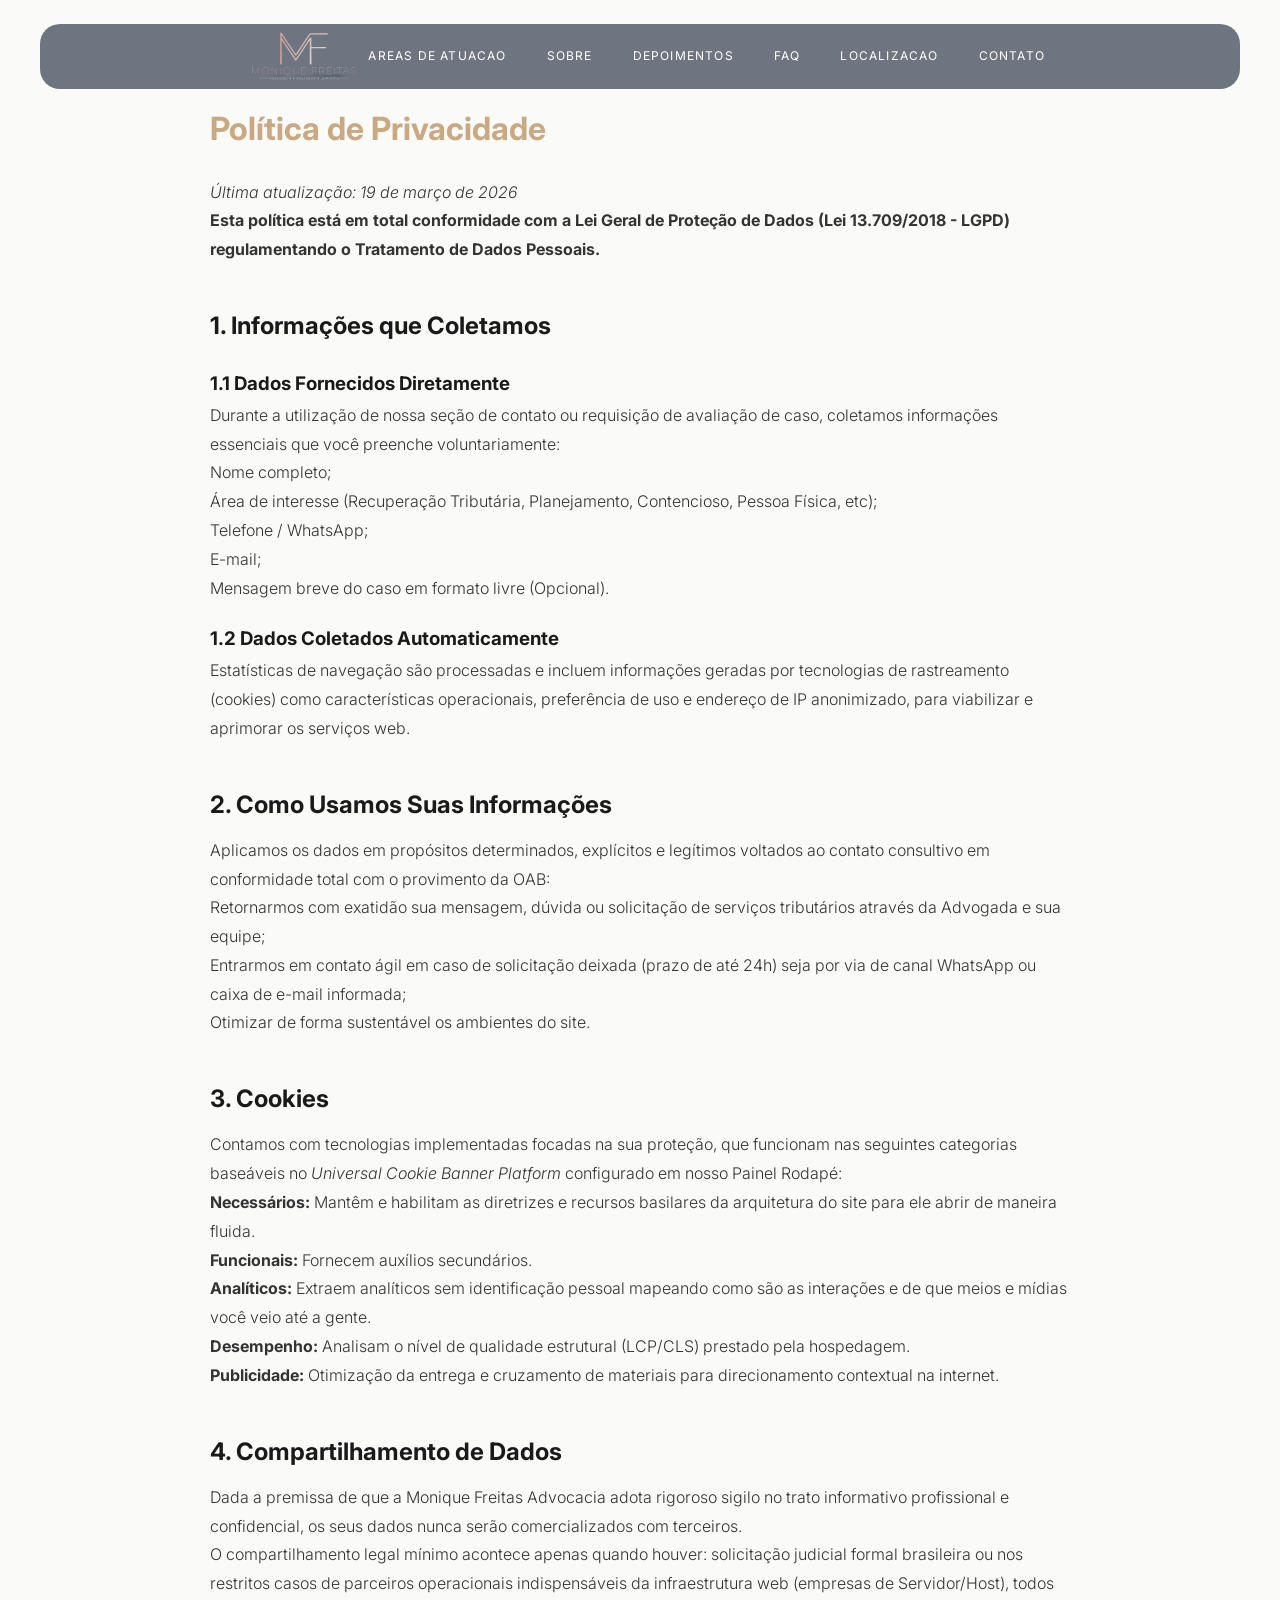
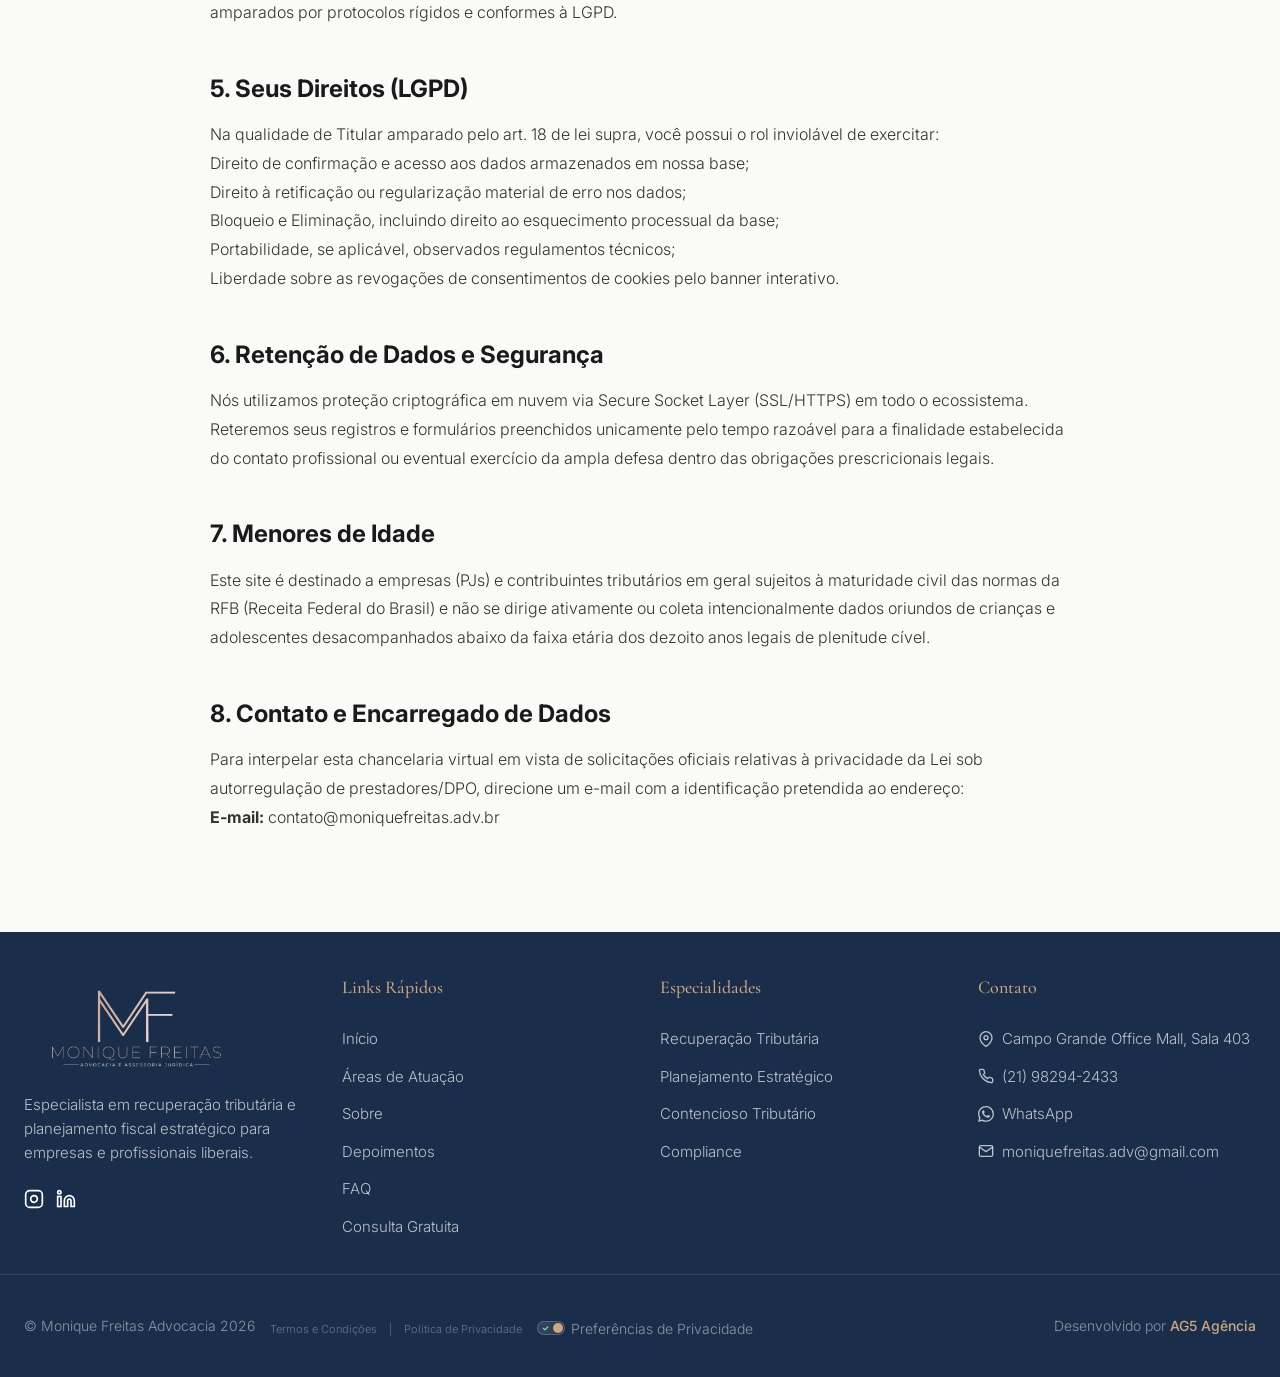
==== politica-de-privacidade.html @ 9657baa1 "Initial deploy" ====
<!DOCTYPE html>
<html lang="pt-BR">
<head>
    <meta charset="UTF-8">
    <meta name="viewport" content="width=device-width, initial-scale=1.0">
    <title>Política de Privacidade - Monique Freitas Advocacia</title>
    <meta name="description" content="Especialista em recuperação tributária e planejamento estratégico. Reduza impostos com segurança.">
    <meta name="keywords" content="advocacia tributaria, recuperacao tributaria, planejamento tributario, contencioso tributario, compliance fiscal, advogada tributarista Rio de Janeiro">
    <meta name="author" content="Monique Freitas Advocacia">
    <meta name="robots" content="index, follow">

    <!-- Open Graph / Social Media -->
    <meta property="og:type" content="website">
    <meta property="og:url" content="https://moniquefreitas.adv.br/">
    <meta property="og:title" content="Monique Freitas | Advocacia Tributária Especializada">
    <meta property="og:description" content="Especialista em recuperação e planejamento tributário estratégico no RJ. Reduza impostos com segurança.">
    <meta property="og:image" content="https://moniquefreitas.adv.br/imagens/og-image.webp">
    <meta property="og:locale" content="pt_BR">
    
    <!-- Schema.org / JSON-LD -->
    <script type="application/ld+json">
    {
      "@context": "https://schema.org",
      "@type": "LegalService",
      "name": "Monique Freitas Advocacia e Assessoria Jurídica",
      "description": "Especialista em recuperação tributária e planejamento fiscal estratégico para empresas e profissionais liberais.",
      "url": "https://moniquefreitas.adv.br/",
      "logo": "https://moniquefreitas.adv.br/imagens/logo-header.webp",
      "image": "https://moniquefreitas.adv.br/imagens/og-image.webp",
      "telephone": "+55-21-98294-2433",
      "email": "moniquefreitas.adv@gmail.com",
      "address": {
        "@type": "PostalAddress",
        "streetAddress": "Campo Grande Office Mall, Sala 403",
        "addressLocality": "Rio de Janeiro",
        "addressRegion": "RJ",
        "addressCountry": "BR"
      },
      "openingHours": "Mo,Tu,We,Th,Fr 09:00-18:00",
      "sameAs": [
        "https://www.instagram.com/moniquefreitas.advocacia/",
        "https://www.linkedin.com/in/moniqueafreitas"
      ]
    }
    </script>
    <link rel="icon" type="image/x-icon"
        href="imagens/favicon-advogada-tributarista-monique-freitas-rio-de-janeiro.ico">
    <link rel="preconnect" href="https://fonts.googleapis.com">
    <link rel="preconnect" href="https://fonts.gstatic.com" crossorigin>
    <link
        href="https://fonts.googleapis.com/css2?family=Cormorant+Garamond:ital,wght@0,300;0,400;0,500;0,600;1,300;1,400&family=Inter:wght@300;400;500&display=swap"
        rel="stylesheet">
    <link rel="stylesheet" href="style.css">
    <link rel="stylesheet" href="cookie-banner.css">
</head>
<body>
    <header class="navbar" id="navbar">
        <div class="nav-container">
            <a href="index.html#" class="logo">
                <img src="imagens/logo-header.webp"
                    alt="Monique Freitas Advocacia" class="logo-img"
                    style="transform: scale(2.0); transform-origin: left center; width: auto; height: 50px;">
            </a>
            <nav class="nav-links" id="navLinks">
                <a href="index.html#servicos">Areas de Atuacao</a>
                <a href="index.html#sobre">Sobre</a>
                <a href="index.html#depoimentos">Depoimentos</a>
                <a href="index.html#faq">FAQ</a>
                <a href="index.html#localizacao">Localizacao</a>
                <a href="index.html#contato">Contato</a>
            </nav>
            <button class="nav-toggle" id="navToggle" aria-label="Abrir menu">
                <span></span>
                <span></span>
                <span></span>
            </button>
        </div>
    </header>
    
    <main style="max-width: 900px; margin: 80px auto; padding: 20px; font-family: 'Inter', sans-serif; line-height: 1.8; color: var(--text-color, #333);">
        <h1 style="color: var(--rose-gold, #C9A882); margin-bottom: 20px;">Política de Privacidade</h1>
        <p><em>Última atualização: 19 de março de 2026</em></p>
        <p><strong>Esta política está em total conformidade com a Lei Geral de Proteção de Dados (Lei 13.709/2018 - LGPD) regulamentando o Tratamento de Dados Pessoais.</strong></p>
        
        <section style="margin-top: 40px;">
            <h2 style="color: var(--primary-color, #1a1a1a); margin-bottom: 10px;">1. Informações que Coletamos</h2>
            <h3 style="margin-top: 20px; color: var(--primary-color, #1a1a1a);">1.1 Dados Fornecidos Diretamente</h3>
            <p>Durante a utilização de nossa seção de contato ou requisição de avaliação de caso, coletamos informações essenciais que você preenche voluntariamente:</p>
            <ul>
                <li>Nome completo;</li>
                <li>Área de interesse (Recuperação Tributária, Planejamento, Contencioso, Pessoa Física, etc);</li>
                <li>Telefone / WhatsApp;</li>
                <li>E-mail;</li>
                <li>Mensagem breve do caso em formato livre (Opcional).</li>
            </ul>
            <h3 style="margin-top: 20px; color: var(--primary-color, #1a1a1a);">1.2 Dados Coletados Automaticamente</h3>
            <p>Estatísticas de navegação são processadas e incluem informações geradas por tecnologias de rastreamento (cookies) como características operacionais, preferência de uso e endereço de IP anonimizado, para viabilizar e aprimorar os serviços web.</p>
        </section>
        
        <section style="margin-top: 40px;">
            <h2 style="color: var(--primary-color, #1a1a1a); margin-bottom: 10px;">2. Como Usamos Suas Informações</h2>
            <p>Aplicamos os dados em propósitos determinados, explícitos e legítimos voltados ao contato consultivo em conformidade total com o provimento da OAB:</p>
            <ul>
                <li>Retornarmos com exatidão sua mensagem, dúvida ou solicitação de serviços tributários através da Advogada e sua equipe;</li>
                <li>Entrarmos em contato ágil em caso de solicitação deixada (prazo de até 24h) seja por via de canal WhatsApp ou caixa de e-mail informada;</li>
                <li>Otimizar de forma sustentável os ambientes do site.</li>
            </ul>
        </section>
        
        <section style="margin-top: 40px;">
            <h2 style="color: var(--primary-color, #1a1a1a); margin-bottom: 10px;">3. Cookies</h2>
            <p>Contamos com tecnologias implementadas focadas na sua proteção, que funcionam nas seguintes categorias baseáveis no <em>Universal Cookie Banner Platform</em> configurado em nosso Painel Rodapé:</p>
            <ul>
                <li><strong>Necessários:</strong> Mantêm e habilitam as diretrizes e recursos basilares da arquitetura do site para ele abrir de maneira fluida.</li>
                <li><strong>Funcionais:</strong> Fornecem auxílios secundários.</li>
                <li><strong>Analíticos:</strong> Extraem analíticos sem identificação pessoal mapeando como são as interações e de que meios e mídias você veio até a gente.</li>
                <li><strong>Desempenho:</strong> Analisam o nível de qualidade estrutural (LCP/CLS) prestado pela hospedagem.</li>
                <li><strong>Publicidade:</strong> Otimização da entrega e cruzamento de materiais para direcionamento contextual na internet.</li>
            </ul>
        </section>
        
        <section style="margin-top: 40px;">
            <h2 style="color: var(--primary-color, #1a1a1a); margin-bottom: 10px;">4. Compartilhamento de Dados</h2>
            <p>Dada a premissa de que a Monique Freitas Advocacia adota rigoroso sigilo no trato informativo profissional e confidencial, os seus dados nunca serão comercializados com terceiros.</p>
            <p>O compartilhamento legal mínimo acontece apenas quando houver: solicitação judicial formal brasileira ou nos restritos casos de parceiros operacionais indispensáveis da infraestrutura web (empresas de Servidor/Host), todos amparados por protocolos rígidos e conformes à LGPD.</p>
        </section>
        
        <section style="margin-top: 40px;">
            <h2 style="color: var(--primary-color, #1a1a1a); margin-bottom: 10px;">5. Seus Direitos (LGPD)</h2>
            <p>Na qualidade de Titular amparado pelo art. 18 de lei supra, você possui o rol inviolável de exercitar:</p>
            <ul>
                <li>Direito de confirmação e acesso aos dados armazenados em nossa base;</li>
                <li>Direito à retificação ou regularização material de erro nos dados;</li>
                <li>Bloqueio e Eliminação, incluindo direito ao esquecimento processual da base;</li>
                <li>Portabilidade, se aplicável, observados regulamentos técnicos;</li>
                <li>Liberdade sobre as revogações de consentimentos de cookies pelo banner interativo.</li>
            </ul>
        </section>
        
        <section style="margin-top: 40px;">
            <h2 style="color: var(--primary-color, #1a1a1a); margin-bottom: 10px;">6. Retenção de Dados e Segurança</h2>
            <p>Nós utilizamos proteção criptográfica em nuvem via Secure Socket Layer (SSL/HTTPS) em todo o ecossistema. Reteremos seus registros e formulários preenchidos unicamente pelo tempo razoável para a finalidade estabelecida do contato profissional ou eventual exercício da ampla defesa dentro das obrigações prescricionais legais.</p>
        </section>

        <section style="margin-top: 40px;">
            <h2 style="color: var(--primary-color, #1a1a1a); margin-bottom: 10px;">7. Menores de Idade</h2>
            <p>Este site é destinado a empresas (PJs) e contribuintes tributários em geral sujeitos à maturidade civil das normas da RFB (Receita Federal do Brasil) e não se dirige ativamente ou coleta intencionalmente dados oriundos de crianças e adolescentes desacompanhados abaixo da faixa etária dos dezoito anos legais de plenitude cível.</p>
        </section>
        
        <section style="margin-top: 40px;">
            <h2 style="color: var(--primary-color, #1a1a1a); margin-bottom: 10px;">8. Contato e Encarregado de Dados</h2>
            <p>Para interpelar esta chancelaria virtual em vista de solicitações oficiais relativas à privacidade da Lei sob autorregulação de prestadores/DPO, direcione um e-mail com a identificação pretendida ao endereço:</p>
            <p><strong>E-mail: </strong> contato@moniquefreitas.adv.br</p>
        </section>
    </main>
    
    <footer class="footer">
        <div class="footer-main">
            <div class="footer-container">
                <div class="footer-brand">
                    <a href="index.html#" class="footer-logo">
                        <img src="imagens/logo-footer.webp"
                            alt="Monique Freitas Advocacia" class="logo-img"
                            style="transform: scale(2.5); transform-origin: left center; width: auto; height: 65px; margin-top: 1.5rem; margin-bottom: 0.5rem;">
                    </a>
                    <p class="footer-description">
                        Especialista em recuperação tributária e planejamento fiscal estratégico para empresas e
                        profissionais liberais.
                    </p>
                    <div class="footer-social">
                        <a href="https://www.instagram.com/moniquefreitas.advocacia/" target="_blank"
                            rel="noopener noreferrer" aria-label="Instagram">
                            <svg width="20" height="20" viewBox="0 0 24 24" fill="none" stroke="currentColor"
                                stroke-width="2">
                                <rect x="2" y="2" width="20" height="20" rx="5" ry="5" />
                                <path d="M16 11.37A4 4 0 1 1 12.63 8 4 4 0 0 1 16 11.37z" />
                                <line x1="17.5" y1="6.5" x2="17.51" y2="6.5" />
                            </svg>
                        </a>
                        <a href="https://www.linkedin.com/in/moniqueafreitas" target="_blank" rel="noopener noreferrer"
                            aria-label="LinkedIn">
                            <svg width="20" height="20" viewBox="0 0 24 24" fill="none" stroke="currentColor"
                                stroke-width="2">
                                <path
                                    d="M16 8a6 6 0 0 1 6 6v7h-4v-7a2 2 0 0 0-2-2 2 2 0 0 0-2 2v7h-4v-7a6 6 0 0 1 6-6z" />
                                <rect x="2" y="9" width="4" height="12" />
                                <circle cx="4" cy="4" r="2" />
                            </svg>
                        </a>
                    </div>
                </div>
                <div class="footer-links">
                    <h4>Links Rápidos</h4>
                    <ul>
                        <li><a href="index.html#hero">Início</a></li>
                        <li><a href="index.html#servicos">Áreas de Atuação</a></li>
                        <li><a href="index.html#sobre">Sobre</a></li>
                        <li><a href="index.html#depoimentos">Depoimentos</a></li>
                        <li><a href="index.html#faq">FAQ</a></li>
                        <li><a href="index.html#contato">Consulta Gratuita</a></li>
                    </ul>
                </div>
                <div class="footer-links">
                    <h4>Especialidades</h4>
                    <ul>
                        <li><a href="index.html#servicos">Recuperação Tributária</a></li>
                        <li><a href="index.html#servicos">Planejamento Estratégico</a></li>
                        <li><a href="index.html#servicos">Contencioso Tributário</a></li>
                        <li><a href="index.html#servicos">Compliance</a></li>
                    </ul>
                </div>
                <div class="footer-contact">
                    <h4>Contato</h4>
                    <ul>
                        <li>
                            <a href="https://maps.google.com/?q=Estrada+da+Cachamorra+350+Campo+Grande+RJ"
                                target="_blank" rel="noopener noreferrer">
                                <svg width="16" height="16" viewBox="0 0 24 24" fill="none" stroke="currentColor"
                                    stroke-width="2">
                                    <path d="M21 10c0 7-9 13-9 13s-9-6-9-13a9 9 0 0 1 18 0z" />
                                    <circle cx="12" cy="10" r="3" />
                                </svg>
                                Campo Grande Office Mall, Sala 403
                            </a>
                        </li>
                        <li>
                            <a href="tel:+5521982942433" target="_blank" rel="noopener noreferrer">
                                <svg width="16" height="16" viewBox="0 0 24 24" fill="none" stroke="currentColor"
                                    stroke-width="2">
                                    <path
                                        d="M22 16.92v3a2 2 0 0 1-2.18 2 19.79 19.79 0 0 1-8.63-3.07 19.5 19.5 0 0 1-6-6 19.79 19.79 0 0 1-3.07-8.67A2 2 0 0 1 4.11 2h3a2 2 0 0 1 2 1.72 12.84 12.84 0 0 0 .7 2.81 2 2 0 0 1-.45 2.11L8.09 9.91a16 16 0 0 0 6 6l1.27-1.27a2 2 0 0 1 2.11-.45 12.84 12.84 0 0 0 2.81.7A2 2 0 0 1 22 16.92z" />
                                </svg>
                                (21) 98294-2433
                            </a>
                        </li>
                        <li>
                            <a href="https://wa.me/5521982942433?text=Ol%C3%A1%2C%20vim%20atrav%C3%A9s%20do%20site%20e%20gostaria%20de%20uma%20informa%C3%A7%C3%A3o." target="_blank" rel="noopener noreferrer">
                                <svg xmlns="http://www.w3.org/2000/svg" width="16" height="16" viewBox="0 0 16 16"
                                    fill="currentColor">
                                    <path
                                        d="M13.601 2.326A7.85 7.85 0 0 0 7.994 0C3.627 0 .068 3.558.064 7.926c0 1.399.366 2.76 1.057 3.965L0 16l4.204-1.102a7.9 7.9 0 0 0 3.79.965h.004c4.368 0 7.926-3.558 7.93-7.93A7.9 7.9 0 0 0 13.6 2.326zM7.994 14.521a6.6 6.6 0 0 1-3.356-.92l-.24-.144-2.494.654.666-2.433-.156-.251a6.56 6.56 0 0 1-1.007-3.505c0-3.626 2.957-6.584 6.591-6.584a6.56 6.56 0 0 1 4.66 1.931 6.56 6.56 0 0 1 1.928 4.66c-.004 3.639-2.961 6.592-6.592 6.592m3.615-4.934c-.197-.099-1.17-.578-1.353-.646-.182-.065-.315-.099-.445.099-.133.197-.513.646-.627.775-.114.133-.232.148-.43.05-.197-.1-.836-.308-1.592-.985-.59-.525-.985-1.175-1.103-1.372-.114-.198-.011-.304.088-.403.087-.088.197-.232.296-.346.1-.114.133-.198.198-.33.065-.134.034-.248-.015-.347-.05-.099-.445-1.076-.612-1.47-.16-.389-.323-.335-.445-.34-.114-.007-.247-.007-.38-.007a.73.73 0 0 0-.529.247c-.182.198-.691.677-.691 1.654s.71 1.916.81 2.049c.098.133 1.394 2.132 3.383 2.992.47.205.84.326 1.129.418.475.152.904.129 1.246.08.38-.058 1.171-.48 1.338-.943.164-.464.164-.86.114-.943-.049-.084-.182-.133-.38-.232" />
                                </svg>
                                WhatsApp
                            </a>
                        </li>
                        <li>
                            <a href="mailto:moniquefreitas.adv@gmail.com">
                                <svg width="16" height="16" viewBox="0 0 24 24" fill="none" stroke="currentColor"
                                    stroke-width="2">
                                    <path
                                        d="M4 4h16c1.1 0 2 .9 2 2v12c0 1.1-.9 2-2 2H4c-1.1 0-2-.9-2-2V6c0-1.1.9-2 2-2z" />
                                    <polyline points="22,6 12,13 2,6" />
                                </svg>
                                moniquefreitas.adv@gmail.com
                            </a>
                        </li>
                    </ul>
                </div>
            </div>
        </div>
        <div class="footer-bottom">
            <div class="footer-container">
                <div class="footer-credits-left">
                    <p>© Monique Freitas Advocacia 2026</p>
                    <div class="footer-legal-links" style="margin-top: 6px; font-size: 11px; opacity: 0.7; transition: opacity 0.2s ease;">
                        <a href="termos-e-condicoes.html" style="text-decoration: none; color: inherit; display: inline;">Termos e Condições</a>
                        <span style="margin: 0 8px;">|</span>
                        <a href="politica-de-privacidade.html" style="text-decoration: none; color: inherit; display: inline;">Política de Privacidade</a>
                    </div>
                    <a href="index.html#" id="ck-prefs-link" style="text-decoration:none; color:inherit; display:inline-flex; align-items:center; gap:6px; margin-top: 10px; margin-bottom: 5px;">
                        <span style="display:inline-flex; align-items:center; width:28px; height:14px; background:rgba(255,255,255,0.1); border-radius:10px; padding:2px; border:1px solid rgba(255,255,255,0.2); position:relative; font-size:8px; font-weight:bold;">
                            <span style="color:#86EFAC; margin-left:2px;">✓</span>
                            <span style="color:#FCA5A5; margin-left:auto; margin-right:2px;">✕</span>
                            <span style="position:absolute; left:15px; width:10px; height:10px; background:var(--rose-gold); border-radius:50%; box-shadow:0 0 5px rgba(0,0,0,0.3);"></span>
                        </span>
                        Preferências de Privacidade
                    </a>
                </div>
                <div class="footer-credits-right">
                    <p>Desenvolvido por <a href="https://www.ag5agencia.com.br" target="_blank" class="ag5-link">AG5
                            Agência</a></p>
                </div>
            </div>
        </div>
    </footer>
</body>
</html>
---- style.css ----
/* ============================================
   MONIQUE FREITAS ADVOCACIA
   Luxury Legal Branding - Premium Stylesheet
   ============================================ */

/* CSS Variables */
:root {
    /* Paleta */
    --navy-deep: #1A2D4A;
    --rose-gold: #C9A882;
    --off-white: #FAFAF8;
    --black-soft: #1A1A1A;
    --gray-medium: #6B6B6B;
    --white-pure: #FFFFFF;

    /* Tipografia */
    --font-serif: 'Cormorant Garamond', Georgia, serif;
    --font-sans: 'Inter', -apple-system, BlinkMacSystemFont, sans-serif;

    /* Pesos */
    --weight-light: 300;
    --weight-regular: 400;
    --weight-medium: 500;
    --weight-semibold: 600;

    /* Espaçamento */
    --section-padding: 8rem 0;
    --container-max: 1200px;
    --container-padding: 2rem;

    /* Transições */
    --ease-smooth: cubic-bezier(0.16, 1, 0.3, 1);
    --ease-standard: cubic-bezier(0.4, 0, 0.2, 1);

    /* Sombras */
    --shadow-soft: 0 10px 40px rgba(26, 45, 74, 0.08);
    --shadow-medium: 0 20px 60px rgba(26, 45, 74, 0.12);
}

/* Reset & Base */
*,
*::before,
*::after {
    box-sizing: border-box;
    margin: 0;
    padding: 0;
}

html {
    scroll-behavior: smooth;
    font-size: 16px;
}

/* Âncoras limpas — evita conteúdo cortado pelo header fixo */
#hero,
#dor-solucao,
#servicos,
#sobre,
#resultados,
#depoimentos,
#faq,
#localizacao,
#contato {
    scroll-margin-top: 100px;
}

body {
    font-family: var(--font-sans);
    font-weight: var(--weight-light);
    line-height: 1.7;
    color: var(--black-soft);
    background-color: var(--off-white);
    overflow-x: hidden;
}

img {
    max-width: 100%;
    height: auto;
    display: block;
}

a {
    text-decoration: none;
    color: inherit;
    transition: color 0.3s ease;
}

button {
    font-family: inherit;
    cursor: pointer;
    border: none;
    background: none;
}

ul {
    list-style: none;
}

/* Container */
.container {
    max-width: var(--container-max);
    margin: 0 auto;
    padding: 0 var(--container-padding);
}

/* ============================================
   NAVBAR
   ============================================ */
.navbar {
    position: fixed;
    top: 0;
    left: 0;
    right: 0;
    z-index: 1000;
    padding: 1.5rem 0;
    transition: all 0.3s ease;
    background: transparent;
}

.navbar.scrolled {
    background: var(--navy-deep);
    padding: 1rem 0;
    box-shadow: var(--shadow-soft);
}

.nav-container {
    max-width: var(--container-max);
    margin: 0 auto;
    padding: 7px var(--container-padding) 8px;
    display: flex;
    align-items: center;
    justify-content: center;
    gap: clamp(2rem, 5vw, 6rem);
    background-color: rgba(30, 41, 59, 0.63);
    border-width: 0px;
    border-radius: 20px;
}

@media (max-width: 768px) {
    .nav-container {
        justify-content: space-between;
    }
}

.logo {
    display: flex;
    align-items: center;
}

.logo-img {
    height: 45px;
    width: auto;
    object-fit: contain;
}

.logo-monogram {
    font-family: var(--font-serif);
    font-size: 1.5rem;
    font-weight: var(--weight-medium);
    color: var(--rose-gold);
    border: 1px solid var(--rose-gold);
    padding: 0.25rem 0.5rem;
    letter-spacing: 0.1em;
}

.logo-text {
    font-family: var(--font-serif);
    font-size: 1.125rem;
    font-weight: var(--weight-regular);
    color: var(--white-pure);
    letter-spacing: 0.05em;
}

.nav-links {
    display: flex;
    align-items: center;
    gap: 2.5rem;
}

.nav-links a {
    font-size: 0.875rem;
    font-weight: var(--weight-regular);
    color: var(--white-pure);
    letter-spacing: 0.02em;
    position: relative;
    text-transform: uppercase;
    font-size: 0.75rem;
    letter-spacing: 0.1em;
}

.nav-links a::after {
    content: '';
    position: absolute;
    bottom: -4px;
    left: 0;
    width: 0;
    height: 1px;
    background: var(--rose-gold);
    transition: width 0.3s ease;
}

.nav-links a:hover::after {
    width: 100%;
}

.nav-cta {
    background: var(--rose-gold) !important;
    color: var(--navy-deep) !important;
    padding: 0.75rem 1.5rem !important;
    font-weight: var(--weight-medium) !important;
    transition: all 0.3s ease !important;
}

.nav-cta:hover {
    background: var(--white-pure) !important;
}

.nav-cta::after {
    display: none !important;
}

.nav-toggle {
    display: none;
    flex-direction: column;
    gap: 5px;
    padding: 5px;
}

.nav-toggle span {
    display: block;
    width: 25px;
    height: 2px;
    background: var(--white-pure);
    transition: all 0.3s ease;
}

/* ============================================
   HERO - Split Assimétrico 55/45
   ============================================ */
.hero {
    height: 800px;
    display: grid;
    grid-template-columns: 55% 45%;
    background: var(--navy-deep);
    position: relative;
    overflow: hidden;
}

.hero-content {
    display: flex;
    flex-direction: column;
    justify-content: center;
    padding: 6rem 4rem 3rem 8rem;
    position: relative;
    z-index: 2;
}

.hero-label {
    font-family: var(--font-sans);
    font-size: 0.75rem;
    font-weight: var(--weight-regular);
    letter-spacing: 0.15em;
    text-transform: uppercase;
    color: var(--rose-gold);
    margin-bottom: 2rem;
    opacity: 0;
    animation: fadeIn 0.4s ease-out 0.2s forwards;
}

.hero-title {
    font-family: var(--font-serif);
    font-size: clamp(2.5rem, 5vw, 4rem);
    font-weight: var(--weight-light);
    line-height: 1.15;
    color: var(--white-pure);
    margin-bottom: 1.5rem;
}

.hero-title .word {
    display: inline-block;
    opacity: 0;
    transform: translateY(50px);
    animation: wordReveal 0.8s var(--ease-smooth) forwards;
    margin-right: 0.3em;
}

.hero-title .word:nth-child(1) {
    animation-delay: 0.4s;
}

.hero-title .word:nth-child(2) {
    animation-delay: 0.44s;
}

.hero-title .word:nth-child(3) {
    animation-delay: 0.48s;
}

.hero-title .word:nth-child(4) {
    animation-delay: 0.52s;
}

.hero-title .word:nth-child(5) {
    animation-delay: 0.56s;
}

.hero-title .word:nth-child(6) {
    animation-delay: 0.6s;
}

.hero-title .word:nth-child(7) {
    animation-delay: 0.64s;
}

.hero-title .word:nth-child(8) {
    animation-delay: 0.68s;
}

.hero-subtitle {
    font-size: 1.125rem;
    font-weight: var(--weight-light);
    color: rgba(255, 255, 255, 0.7);
    max-width: 480px;
    margin-bottom: 2.5rem;
    line-height: 1.8;
}

.hero-buttons {
    display: flex;
    gap: 1rem;
    flex-wrap: wrap;
    opacity: 0;
    transform: translateY(20px);
    animation: fadeUp 0.6s ease-out 0.9s forwards;
}

/* Buttons */
.btn {
    display: inline-flex;
    align-items: center;
    justify-content: center;
    padding: 1rem 2rem;
    font-family: var(--font-sans);
    font-size: 0.875rem;
    font-weight: var(--weight-medium);
    letter-spacing: 0.05em;
    text-transform: uppercase;
    transition: all 0.3s ease;
    cursor: pointer;
}

.btn-primary {
    background: var(--rose-gold);
    color: var(--navy-deep);
    border: 1px solid var(--rose-gold);
}

.btn-primary:hover {
    background: var(--white-pure);
    border-color: var(--white-pure);
}

.btn-secondary {
    background: transparent;
    color: var(--white-pure);
    border: 1px solid var(--rose-gold);
}

.btn-secondary:hover {
    background: var(--rose-gold);
    color: var(--navy-deep);
}

.btn-full {
    width: 100%;
}

/* Hero Image */
.hero-image {
    position: relative;
    overflow: hidden;
}

.hero-image-wrapper {
    position: relative;
    width: 100%;
    height: 100%;
    clip-path: polygon(8% 0, 100% 0, 100% 100%, 0% 100%);
}

.hero-photo {
    width: 100%;
    height: 100%;
    object-fit: cover;
    object-position: center 15%;
    transform: scale(1.05);
    animation: scaleInHero 10s ease-out forwards;
}

@keyframes scaleInHero {
    0% {
        transform: scale(1.35);
    }

    100% {
        transform: scale(1.05);
    }
}

.hero-monogram {
    position: absolute;
    top: 10%;
    right: 15%;
    font-family: var(--font-serif);
    font-size: 12rem;
    font-weight: var(--weight-light);
    color: transparent;
    -webkit-text-stroke: 1px var(--rose-gold);
    opacity: 0.08;
    pointer-events: none;
    animation: fadeIn 1s ease-out 0.5s forwards;
    opacity: 0;
}

/* ============================================
   SEÇÃO DOR E SOLUÇÃO
   ============================================ */
.pain-solution {
    padding: var(--section-padding);
    background: var(--off-white);
}

.pain-content {
    max-width: 800px;
    margin: 0 auto;
    text-align: center;
}

.section-label {
    display: block;
    font-family: var(--font-sans);
    font-size: 0.75rem;
    font-weight: var(--weight-regular);
    letter-spacing: 0.15em;
    text-transform: uppercase;
    color: var(--rose-gold);
    margin-bottom: 1.5rem;
}

.section-label.light {
    color: var(--rose-gold);
}

.pain-title {
    font-family: var(--font-serif);
    font-size: clamp(2rem, 4vw, 3rem);
    font-weight: var(--weight-regular);
    color: var(--navy-deep);
    margin-bottom: 3rem;
    line-height: 1.2;
}

.pain-stats {
    display: flex;
    align-items: center;
    justify-content: center;
    gap: 3rem;
    margin-bottom: 2.5rem;
}

.stat-item {
    text-align: center;
}

.stat-number {
    display: block;
    font-family: var(--font-serif);
    font-size: 3rem;
    font-weight: var(--weight-medium);
    color: var(--rose-gold);
    line-height: 1;
}

.stat-label {
    display: block;
    font-size: 0.875rem;
    color: var(--gray-medium);
    margin-top: 0.5rem;
    max-width: 180px;
}

.stat-divider {
    width: 1px;
    height: 60px;
    background: var(--rose-gold);
    opacity: 0.3;
}

.pain-text {
    font-size: 1.125rem;
    color: var(--gray-medium);
    margin-bottom: 2.5rem;
    max-width: 600px;
    margin-left: auto;
    margin-right: auto;
}

.pain-grid {
    display: grid;
    grid-template-columns: repeat(3, 1fr);
    gap: 2rem;
    margin-top: 3rem;
}

.pain-card {
    background: var(--white-pure);
    padding: 2.5rem;
    text-align: left;
    box-shadow: var(--shadow-soft);
    transition: transform 0.3s ease;
    border-top: 3px solid var(--rose-gold);
}

.pain-card:hover {
    transform: translateY(-5px);
}

.pain-icon {
    margin-bottom: 1.5rem;
    display: inline-flex;
}

.pain-card h3 {
    font-family: var(--font-serif);
    font-size: 1.5rem;
    color: var(--navy-deep);
    margin-bottom: 1rem;
    font-weight: var(--weight-medium);
}

.pain-card p {
    color: var(--gray-medium);
    font-size: 0.9375rem;
    line-height: 1.7;
}

@media (max-width: 900px) {
    .pain-grid {
        grid-template-columns: 1fr;
    }
}

/* ============================================
   BARRA ANIMADA (MARQUEE)
   ============================================ */
.marquee-bar {
    background: var(--navy-deep);
    padding: 1.25rem 0;
    overflow: hidden;
    border-top: 1px solid rgba(201, 168, 130, 0.2);
    border-bottom: 1px solid rgba(201, 168, 130, 0.2);
    position: relative;
    display: flex;
    /* Fade nas bordas */
    -webkit-mask-image: linear-gradient(
        to right,
        transparent 0%,
        black 8%,
        black 92%,
        transparent 100%
    );
    mask-image: linear-gradient(
        to right,
        transparent 0%,
        black 8%,
        black 92%,
        transparent 100%
    );
}

.marquee-content {
    display: flex;
    gap: 3rem;
    animation: marquee 30s linear infinite;
    white-space: nowrap;
    flex-shrink: 0;
    min-width: 100%;
}

.marquee-content span {
    font-family: var(--font-sans);
    font-size: 0.8rem;
    font-weight: 500;
    letter-spacing: 0.2em;
    text-transform: uppercase;
    color: rgba(201, 168, 130, 0.6);
    transition: color 0.3s ease;
}

.marquee-content span:not(.separator):hover {
    color: var(--rose-gold);
}

.marquee-content .separator {
    color: rgba(201, 168, 130, 0.25);
    font-size: 0.5rem;
    align-self: center;
}

.marquee-bar:hover .marquee-content {
    animation-play-state: paused;
}

/* ============================================
   SERVIÇOS - ACORDEÃO
   ============================================ */
.services {
    padding: var(--section-padding);
    background: var(--off-white);
}

.section-header {
    text-align: center;
    margin-bottom: 4rem;
}

.section-header.light {
    color: var(--white-pure);
}

.section-header.light .section-title {
    color: var(--white-pure);
}

.section-title {
    font-family: var(--font-serif);
    font-size: clamp(2rem, 4vw, 2.75rem);
    font-weight: var(--weight-regular);
    color: var(--navy-deep);
    line-height: 1.25;
}

.section-title.light {
    color: var(--white-pure);
}

.services-neo-grid {
    display: grid;
    grid-template-columns: repeat(auto-fit, minmax(320px, 1fr));
    gap: 0;
    margin-top: 4rem;
    border-top: 1px solid rgba(15, 23, 42, 0.15);
    border-left: 1px solid rgba(15, 23, 42, 0.15);
}

.neo-card {
    background: transparent;
    padding: 3.5rem 2.5rem;
    border-right: 1px solid rgba(15, 23, 42, 0.15);
    border-bottom: 1px solid rgba(15, 23, 42, 0.15);
    display: flex;
    flex-direction: column;
    transition: background-color 0.4s ease;
}

.neo-card:hover {
    background-color: var(--navy-deep);
}

.neo-number {
    font-family: var(--font-sans);
    font-size: 1rem;
    color: var(--navy-deep);
    font-weight: 700;
    letter-spacing: 0.1em;
    margin-bottom: 2rem;
    transition: color 0.4s ease;
}

.neo-card:hover .neo-number {
    color: var(--rose-gold);
}

.neo-title {
    font-family: var(--font-serif);
    font-size: 1.75rem;
    color: var(--navy-deep);
    margin-bottom: 1.5rem;
    line-height: 1.25;
    transition: color 0.4s ease;
}

.neo-card:hover .neo-title {
    color: var(--white-pure);
}

.neo-desc {
    font-size: 1rem;
    color: var(--text-color);
    line-height: 1.6;
    margin-bottom: 2.5rem;
    flex-grow: 1;
    transition: color 0.4s ease;
}

.neo-card:hover .neo-desc {
    color: rgba(255, 255, 255, 0.8);
}

.neo-tag {
    display: inline-block;
    font-size: 0.75rem;
    text-transform: uppercase;
    letter-spacing: 0.1em;
    color: var(--navy-deep);
    font-weight: 600;
    padding-top: 1rem;
    border-top: 1px solid rgba(15, 23, 42, 0.1);
    align-self: flex-start;
    transition: color 0.4s ease, border-color 0.4s ease;
}

.neo-card:hover .neo-tag {
    color: var(--rose-gold);
    border-color: rgba(255, 255, 255, 0.1);
}

.neo-btn {
    display: inline-flex;
    align-items: center;
    gap: 0.4rem;
    margin-top: 1.25rem;
    font-family: var(--font-sans);
    font-size: 0.8rem;
    font-weight: var(--weight-medium);
    letter-spacing: 0.08em;
    text-transform: uppercase;
    color: var(--rose-gold);
    border-bottom: 1px solid var(--rose-gold);
    padding-bottom: 0.2rem;
    transition: opacity 0.2s ease;
}

.neo-btn::after {
    content: '→';
    font-size: 0.9rem;
}

.neo-btn:hover {
    opacity: 0.7;
}

/* ============================================
   SEÇÃO ENCANTAMENTO
   ============================================ */
.enchantment {
    padding: 0;
}

.enchantment-split {
    display: grid;
    grid-template-columns: 1fr 1fr;
    min-height: 80vh;
}

.enchantment-image {
    position: relative;
    z-index: 2;
    box-shadow: 0 0 50px rgba(201, 168, 130, 0.35); /* Glow na cor de destaque */
}

.enchantment-image img {
    width: 100%;
    height: 100%;
    object-fit: cover;
}

.enchantment-content {
    display: flex;
    flex-direction: column;
    justify-content: center;
    padding: 4rem 6rem;
    background: var(--white-pure);
}

.enchantment-content h2 {
    font-family: var(--font-serif);
    font-size: clamp(2rem, 3.5vw, 2.75rem);
    font-weight: var(--weight-regular);
    color: var(--navy-deep);
    margin: 1.5rem 0;
    line-height: 1.25;
}

.enchantment-content p {
    font-size: 1.125rem;
    color: var(--gray-medium);
    line-height: 1.8;
    margin-bottom: 2rem;
}

.decorative-line {
    width: 80px;
    height: 2px;
    background: var(--rose-gold);
    transform-origin: left;
    transform: scaleX(0);
    transition: transform 0.6s ease-out;
}

.decorative-line.visible {
    transform: scaleX(1);
}

/* ============================================
   SOBRE / CREDENCIAIS
   ============================================ */
/* ============================================
   SOBRE / CREDENCIAIS - PREMIUM
   ============================================ */
.about-premium {
    padding: 6rem 0;
    background: var(--white-pure);
}

.about-premium-grid {
    display: grid;
    grid-template-columns: 1fr 1fr;
    gap: 6rem;
    align-items: center;
}

.about-premium-text {
    display: flex;
    flex-direction: column;
}

.about-premium-name {
    font-family: var(--font-serif);
    font-size: clamp(3rem, 5vw, 4.5rem);
    font-weight: 300;
    line-height: 1.1;
    color: var(--navy-deep);
    margin: 1rem 0;
}

.about-premium-divider {
    width: 60px;
    height: 3px;
    background: var(--rose-gold);
    margin: 2rem 0;
}

.about-premium-lead {
    font-size: 1.25rem;
    color: var(--navy-deep);
    font-weight: 500;
    line-height: 1.6;
    margin-bottom: 2rem;
}

.about-premium-body {
    display: flex;
    flex-direction: column;
    gap: 1.25rem;
    margin-bottom: 3rem;
}

.about-premium-body p {
    font-size: 1rem;
    color: var(--gray-medium);
    line-height: 1.8;
}

.about-premium-stats {
    display: flex;
    gap: 3rem;
    border-top: 1px solid rgba(15, 23, 42, 0.1);
    padding-top: 2rem;
}

.stat-box {
    display: flex;
    flex-direction: column;
    gap: 0.5rem;
}

.stat-num {
    font-family: var(--font-sans);
    font-size: 2.5rem;
    font-weight: 700;
    color: var(--rose-gold);
    line-height: 1;
}

.stat-label {
    font-size: 0.75rem;
    text-transform: uppercase;
    letter-spacing: 0.1em;
    color: var(--navy-light);
    font-weight: 600;
    line-height: 1.4;
}

.about-premium-img-wrapper {
    position: relative;
    height: 750px;
    overflow: hidden;
    box-shadow: -20px 20px 60px rgba(15, 23, 42, 0.08);
}

.about-premium-portrait {
    width: 100%;
    height: 100%;
    object-fit: cover;
    object-position: center top;
}

/* ============================================
   CARROSSEL MOBILE EXCLUSIVO 
   (Oculto no Desktop)
   ============================================ */
.mobile-carousel {
    display: none;
}

/* ============================================
   GALERIA DO ENSAIO / ESCRITÓRIO
   ============================================ */
.about-gallery {
    padding: 0 0 6rem 0;
    background: var(--white-pure);
}

.gallery-container {
    max-width: var(--container-max);
    margin: 0 auto;
}

.gallery-grid {
    display: grid;
    grid-template-columns: repeat(4, 1fr);
    grid-template-rows: repeat(2, 300px);
    gap: 1.5rem;
}

.gallery-item {
    position: relative;
    overflow: hidden;
    background: var(--navy-deep);
}

.gallery-item img {
    width: 100%;
    height: 100%;
    object-fit: cover;
    transition: transform 0.6s ease;
    filter: saturate(0.9);
}

.gallery-item:hover img {
    transform: scale(1.05);
    filter: saturate(1.1);
}

.gallery-overlay {
    position: absolute;
    inset: 0;
    background: linear-gradient(to top, rgba(15, 23, 42, 0.8) 0%, transparent 50%);
    opacity: 0;
    transition: opacity 0.4s ease;
    display: flex;
    align-items: flex-end;
    padding: 2rem;
}

.gallery-item:hover .gallery-overlay {
    opacity: 1;
}

.gallery-overlay p {
    color: var(--white-pure);
    font-family: var(--font-serif);
    font-size: 1.5rem;
    font-weight: 400;
    margin: 0;
}

/* Bento-like Grid Sizing */
.item-main {
    grid-column: span 2;
    grid-row: span 2;
}

.item-tall {
    grid-column: span 1;
    grid-row: span 2;
}

.item-wide {
    grid-column: span 1;
    grid-row: span 1;
}

.item-normal {
    grid-column: span 1;
    grid-row: span 1;
}

/* ============================================
   DEPOIMENTOS - MARQUEE
   ============================================ */
.testimonials {
    padding: var(--section-padding);
    background: var(--navy-deep);
    overflow: hidden;
}

.testimonials-marquee {
    overflow: hidden;
    margin-top: 3rem;
    cursor: grab;
}

.testimonials-marquee:active {
    cursor: grabbing;
}

.marquee-track {
    display: flex;
    /* Usando margin-right nos cards em vez de gap para garantir exatidão nos 50% de scroll */
    animation: marqueeTestimonials 35s linear infinite;
    width: max-content;
}

.testimonials-marquee:hover .marquee-track {
    animation-play-state: paused;
}

.testimonial-card {
    flex-shrink: 0;
    width: 400px;
    margin-right: 2rem; /* Substitui o gap no flex container */
    padding: 2.5rem;
    background: rgba(255, 255, 255, 0.06);
    border: 1px solid rgba(201, 168, 130, 0.2);
    border-radius: 0;
    
    /* Animação horizontal de entrada */
    opacity: 0;
    transform: translateX(40px);
    transition: opacity 0.8s ease-out, transform 0.8s ease-out, background-color 0.3s ease;
}

.testimonial-card.animated {
    opacity: 1;
    transform: translateX(0);
}

.testimonial-card:hover {
    background: rgba(255, 255, 255, 0.1);
}

.testimonial-stars {
    color: var(--rose-gold);
    font-size: 1rem;
    letter-spacing: 0.2em;
    margin-bottom: 1.5rem;
}

.testimonial-text {
    font-size: 1rem;
    font-weight: var(--weight-light);
    color: rgba(255, 255, 255, 0.85);
    line-height: 1.8;
    margin-bottom: 1.5rem;
    font-style: italic;
}

.testimonial-author {
    display: block;
    font-family: var(--font-serif);
    font-size: 1.125rem;
    font-weight: var(--weight-medium);
    color: var(--rose-gold);
}

.testimonial-role {
    display: block;
    font-size: 0.875rem;
    color: rgba(255, 255, 255, 0.5);
    margin-top: 0.25rem;
}

/* ============================================
   FAQ
   ============================================ */
.faq {
    padding: var(--section-padding);
    background: var(--off-white);
}

.faq-list {
    max-width: 800px;
    margin: 0 auto;
}

.faq-item {
    border-bottom: 1px solid rgba(201, 168, 130, 0.2);
}

.faq-question {
    width: 100%;
    display: flex;
    align-items: center;
    justify-content: space-between;
    padding: 1.5rem 0;
    text-align: left;
    font-family: var(--font-sans);
    font-size: 1.0625rem;
    font-weight: var(--weight-regular);
    color: var(--navy-deep);
    transition: color 0.3s ease;
}

.faq-question:hover {
    color: var(--rose-gold);
}

.faq-icon {
    font-size: 1.5rem;
    font-weight: var(--weight-light);
    color: var(--rose-gold);
    transition: transform 0.3s ease;
    flex-shrink: 0;
    margin-left: 1rem;
}

.faq-item.active .faq-icon {
    transform: rotate(45deg);
}

.faq-answer {
    max-height: 0;
    overflow: hidden;
    transition: all 0.42s var(--ease-standard);
}

.faq-item.active .faq-answer {
    max-height: 300px;
}

.faq-answer p {
    padding-bottom: 1.5rem;
    color: var(--gray-medium);
    line-height: 1.8;
}

/* ============================================
   LOCALIZAÇÃO
   ============================================ */
.location {
    padding: var(--section-padding);
    background: var(--white-pure);
}

.location-grid {
    display: grid;
    grid-template-columns: 1fr 1.5fr;
    gap: 4rem;
    align-items: stretch;
}

.location-info {
    display: flex;
    flex-direction: column;
    gap: 1.5rem;
}

.location-item {
    display: flex;
    align-items: flex-start;
    gap: 1rem;
}

.location-icon {
    font-size: 1.25rem;
    flex-shrink: 0;
}

.location-item strong {
    display: block;
    font-family: var(--font-serif);
    font-size: 1.125rem;
    font-weight: var(--weight-medium);
    color: var(--navy-deep);
    margin-bottom: 0.25rem;
}

.location-item p {
    color: var(--gray-medium);
    font-size: 0.9375rem;
    line-height: 1.7;
}

.location-item a {
    color: var(--gray-medium);
    transition: color 0.3s ease;
}

.location-item a:hover {
    color: var(--rose-gold);
}

.location-link {
    display: inline-block;
    margin-top: 0.5rem;
    font-size: 0.875rem;
    color: var(--rose-gold) !important;
    font-weight: var(--weight-medium);
}

.social-links {
    display: flex;
    gap: 1.5rem;
    margin-top: 1rem;
}

 .social-link {
    display: flex;
    align-items: center;
    gap: 0.5rem;
    font-size: 0.875rem;
    color: var(--navy-deep);
    transition: color 0.3s ease;
}

.social-link:hover {
    color: var(--rose-gold);
}

.location-map {
    min-height: 400px;
    border-radius: 0;
    overflow: hidden;
}

.location-map iframe {
    width: 100%;
    height: 100%;
    min-height: 400px;
    filter: grayscale(30%);
}

/* ============================================
   CTA COM FORMULÁRIO
   ============================================ */
.cta-section {
    padding: 6rem 0;
    background: var(--navy-deep);
    position: relative;
    overflow: hidden;
}

/* Foto de fundo no lado esquerdo */
.cta-image-bg {
    position: absolute;
    top: 0;
    left: 0;
    width: 53%;
    height: 100%;
    z-index: 0;
}

.cta-image-bg img {
    width: 100%;
    height: 100%;
    object-fit: cover;
    object-position: center top;
    opacity: 0.5;
}

/* Gradiente dos dois lados cobrindo a foto */
.cta-gradient-overlay {
    position: absolute;
    inset: 0;
    background:
        linear-gradient(to right,
            var(--navy-deep) 0%,
            rgba(10, 15, 28, 0.4) 35%,
            transparent 55%),
        linear-gradient(to left,
            var(--navy-deep) 0%,
            rgba(10, 15, 28, 0.4) 25%,
            transparent 50%);
}

.cta-section-container {
    max-width: 1400px;
    margin: 0 auto;
    padding: 0 4rem;
    position: relative;
    z-index: 2;
}

.cta-content {
    display: grid;
    grid-template-columns: 1fr 1fr;
    gap: 5rem;
    align-items: center;
}

/* Bloco de texto à esquerda */
.cta-text-block {
    color: var(--white-pure);
}

.cta-heading {
    font-family: var(--font-serif);
    font-size: clamp(2rem, 3.5vw, 3rem);
    font-weight: var(--weight-light);
    line-height: 1.2;
    color: var(--white-pure);
    margin: 1.5rem 0;
}

.cta-description {
    font-size: 1rem;
    color: rgba(255, 255, 255, 0.7);
    line-height: 1.8;
    margin-bottom: 2rem;
}

.cta-benefits-list {
    display: flex;
    flex-direction: column;
    gap: 0.875rem;
}

.cta-benefit {
    display: flex;
    align-items: center;
    gap: 0.75rem;
    font-size: 0.9375rem;
    color: rgba(255, 255, 255, 0.85);
}

.benefit-check {
    color: var(--rose-gold);
    font-weight: var(--weight-bold);
    font-size: 1.1rem;
}

/* Caixa do formulário — glassmorphism */
.cta-form-box {
    background: rgba(10, 15, 28, 0.55);
    backdrop-filter: blur(14px);
    -webkit-backdrop-filter: blur(14px);
    border: 1px solid rgba(201, 168, 130, 0.15);
    padding: 2.5rem 2.5rem 2rem;
    box-shadow: 0 20px 40px rgba(0, 0, 0, 0.4);
}

.form-header {
    text-align: center;
    margin-bottom: 2rem;
}

.form-header h3 {
    font-family: var(--font-serif);
    font-size: 1.5rem;
    font-weight: var(--weight-light);
    color: var(--white-pure);
    margin-bottom: 0.25rem;
}

.form-header p {
    font-size: 0.8125rem;
    color: rgba(255, 255, 255, 0.5);
    letter-spacing: 0.05em;
    margin: 0;
}

.form-row {
    display: grid;
    grid-template-columns: 1fr 1fr;
    gap: 1.25rem;
    margin-bottom: 1.25rem;
}

.form-group {
    display: flex;
    flex-direction: column;
    gap: 0.4rem;
    margin-bottom: 1.25rem;
}

.form-row .form-group {
    margin-bottom: 0;
}

.form-group label {
    font-size: 0.75rem;
    font-weight: var(--weight-medium);
    letter-spacing: 0.08em;
    text-transform: uppercase;
    color: rgba(255, 255, 255, 0.6);
}

.form-group input,
.form-group select,
.form-group textarea {
    padding: 0.75rem 0;
    border: none;
    border-bottom: 1px solid rgba(201, 168, 130, 0.3);
    font-family: var(--font-sans);
    font-size: 0.9375rem;
    color: var(--white-pure);
    background: transparent;
    transition: border-color 0.3s ease;
}

.form-group input::placeholder,
.form-group textarea::placeholder {
    color: rgba(255, 255, 255, 0.25);
}

.form-group select option {
    background: var(--navy-deep);
    color: var(--white-pure);
}

.form-group input:focus,
.form-group select:focus,
.form-group textarea:focus {
    outline: none;
    border-color: var(--rose-gold);
}

.form-group textarea {
    resize: vertical;
    min-height: 60px;
    max-height: 120px;
}

.form-note {
    text-align: center;
    font-size: 0.75rem;
    color: rgba(255, 255, 255, 0.35);
    margin-top: 1rem;
    margin-bottom: 0;
}

.btn-full svg {
    margin-left: 0.5rem;
}

/* ============================================
   LOCALIZAÇÃO
   ============================================ */
.location {
    padding: var(--section-padding);
    background: var(--off-white);
}

.location-header {
    text-align: center;
    margin-bottom: 3rem;
}

.location-grid {
    display: grid;
    grid-template-columns: 1fr 1.5fr;
    gap: 4rem;
    align-items: stretch;
}

.location-info {
    display: flex;
    flex-direction: column;
    gap: 2rem;
    justify-content: center;
}

.location-item {
    display: flex;
    align-items: flex-start;
    gap: 1.25rem;
}

.location-icon {
    width: 44px;
    height: 44px;
    min-width: 44px;
    border: 1px solid var(--rose-gold);
    display: flex;
    align-items: center;
    justify-content: center;
    color: var(--rose-gold);
}

.location-item h4 {
    font-family: var(--font-sans);
    font-size: 0.75rem;
    font-weight: var(--weight-medium);
    letter-spacing: 0.1em;
    text-transform: uppercase;
    color: var(--rose-gold);
    margin-bottom: 0.35rem;
}

.location-item p {
    font-size: 0.9375rem;
    color: var(--navy-deep);
    line-height: 1.6;
    margin: 0;
}

.location-map {
    min-height: 420px;
    overflow: hidden;
    box-shadow: 0 4px 20px rgba(0, 0, 0, 0.1);
}

.location-map iframe {
    width: 100%;
    height: 100%;
    min-height: 420px;
    display: block;
    border: 0;
}

.location-link {
    font-size: 0.9375rem;
    color: var(--rose-gold);
    text-decoration: none;
    transition: opacity 0.2s ease;
}

.location-link:hover {
    opacity: 0.75;
}

/* ============================================
   RODAPÉ
   ============================================ */
.footer {
    background: var(--navy-deep);
    color: var(--white-pure);
}

.footer-main {
    height: 342px;
    padding-top: 70px;
}

footer > div:nth-of-type(1) > div {
    padding-top: 0px;
    margin-top: -30px;
}

.footer-container {
    max-width: 1400px;
    margin: 0 auto;
    padding: 0 1.5rem;
    display: grid;
    grid-template-columns: repeat(4, 1fr);
    gap: 2.5rem;
    align-items: start;
    padding-bottom: 2rem;
}

.footer-logo {
    display: flex;
    align-items: center;
    gap: 1rem;
    margin-bottom: 1.5rem;
    text-decoration: none;
    cursor: default;
}

.footer-logo .logo-icon {
    font-family: var(--font-serif);
    font-size: 1.8rem;
    font-weight: var(--weight-medium);
    color: var(--rose-gold);
    border: 1px solid var(--rose-gold);
    padding: 0.4rem 0.6rem;
    letter-spacing: 0.1em;
    background: transparent;
}

.footer-logo .logo-text {
    display: flex;
    flex-direction: column;
}

.footer-logo .logo-name {
    font-family: var(--font-serif);
    font-weight: var(--weight-medium);
    font-size: 1.1rem;
    letter-spacing: 0.05em;
    line-height: 1.2;
    color: var(--white-pure);
}

.footer-logo .logo-sub {
    font-size: 0.75rem;
    letter-spacing: 0.02em;
    color: rgba(255, 255, 255, 0.7);
}

.footer-description {
    color: rgba(255, 255, 255, 0.7);
    font-size: 0.9375rem;
    margin-bottom: 1.5rem;
    max-width: 400px;
    line-height: 1.6;
}

.footer-social {
    display: flex;
    gap: 0.75rem;
}

.footer-social a {
    display: inline-flex;
    align-items: center;
    justify-content: center;
    color: var(--white-pure);
    transition: all 0.3s ease;
    font-size: 20px;
}

.footer-social a:hover {
    color: var(--rose-gold);
    transform: translateY(-2px);
}

.footer-links h4,
.footer-contact h4 {
    font-family: var(--font-serif);
    font-size: 1.125rem;
    font-weight: var(--weight-medium);
    color: var(--rose-gold);
    margin-bottom: 1.5rem;
}

.footer-links ul,
.footer-contact ul {
    list-style: none;
    padding: 0;
    margin: 0;
}

.footer-links li,
.footer-contact li {
    margin-bottom: 0.75rem;
}

.footer-links a,
.footer-contact a {
    color: rgba(255, 255, 255, 0.7);
    font-size: 0.9375rem;
    transition: all 0.3s ease;
    display: flex;
    align-items: center;
    gap: 0.5rem;
    text-decoration: none;
}

.footer-links a:hover,
.footer-contact a:hover {
    color: var(--rose-gold);
}

.footer-bottom {
    padding-top: 2rem;
    padding-bottom: 2rem;
    border-top: 1px solid rgba(255, 255, 255, 0.1);
}

.footer-bottom .footer-container {
    display: flex;
    justify-content: space-between;
    align-items: center;
    padding-bottom: 0;
}

.footer-credits-left,
.footer-credits-right {
    font-size: 0.875rem;
    color: rgba(255, 255, 255, 0.5);
    display: flex;
    align-items: center;
    gap: 15px;
    flex-wrap: wrap;
    margin: 0;
}

.footer-credits-left p,
.footer-credits-right p {
    margin: 0;
}

.footer-credits-right a {
    color: var(--rose-gold);
    font-weight: var(--weight-medium);
    text-decoration: none;
}

.footer-credits-right a:hover {
    color: #ffdcb5;
}

/* ========================================
   WHATSAPP FLUTUANTE 
   ======================================== */
.btn-flutuante-whatsapp {
    position: fixed;
    bottom: 24px;
    right: 24px;
    width: 60px;
    height: 60px;
    background-color: #25D366;
    color: #FFF;
    border-radius: 50%;
    display: flex;
    justify-content: center;
    align-items: center;
    box-shadow: 0px 4px 10px rgba(0, 0, 0, 0.3);
    z-index: 1000;
    transition: transform 0.3s ease;
}

.btn-flutuante-whatsapp:hover {
    transform: scale(1.05);
    color: #FFF;
}

/* ============================================
   NEO CARDS — ANIMAÇÃO DE ENTRADA
   ============================================ */
.neo-card {
    opacity: 0;
    transform: translateY(40px);
    transition: opacity 0.6s ease-out, transform 0.6s ease-out, background-color 0.4s ease;
}

.neo-card.animated {
    opacity: 1;
    transform: translateY(0);
}

/* Mobile: 1 coluna, padding reduzido, sem borda dupla */
@media (max-width: 768px) {
    .services-neo-grid {
        grid-template-columns: 1fr;
        border-left: none;
        border-top: none;
        gap: 0;
    }

    .neo-card {
        border-right: none;
        border-bottom: 1px solid rgba(15, 23, 42, 0.12);
        border-left: 3px solid var(--rose-gold);
        padding: 2rem 1.5rem;
        transform: translateX(-30px);
        opacity: 0;
    }

    .neo-card.animated {
        transform: translateX(0);
        opacity: 1;
    }

    .neo-number {
        font-size: 0.875rem;
        margin-bottom: 1rem;
    }

    .neo-title {
        font-size: 1.375rem;
        margin-bottom: 1rem;
    }

    .neo-desc {
        font-size: 0.9375rem;
        margin-bottom: 1.5rem;
    }

    .neo-tag {
        font-size: 0.7rem;
        padding-top: 0.75rem;
    }

    .neo-btn {
        margin-top: 1rem;
    }
}

@media (max-width: 1024px) {
    div.footer-main {
        height: auto;
        padding: 3rem 0;
    }
    
    footer > div:nth-of-type(1) > div {
        margin-top: 0;
        padding-top: 1rem;
    }

    .footer-container {
        grid-template-columns: 1fr 1fr;
        gap: 3rem;
    }
}

@media (max-width: 768px) {
    .footer-container {
        grid-template-columns: 1fr;
        gap: 2.5rem;
        text-align: left;
        padding-left: 25px;
        padding-right: 25px;
    }

    .footer-logo {
        justify-content: flex-start;
    }

    .footer-logo .logo-text {
        text-align: left;
    }

    .footer-links a,
    .footer-contact a,
    .footer-social {
        justify-content: flex-start;
    }

    .footer-description {
        margin: 0 0 1.5rem 0;
    }

    .footer-bottom .footer-container {
        flex-direction: column;
        gap: 0.75rem;
        text-align: left;
        align-items: flex-start;
        padding-left: 25px;
        padding-right: 25px;
    }

    .footer-credits-left,
    .footer-credits-right {
        justify-content: flex-start;
    }
}

/* ============================================
   ANIMAÇÕES KEYFRAMES
   ============================================ */
@keyframes fadeIn {
    from {
        opacity: 0;
    }

    to {
        opacity: 1;
    }
}

@keyframes fadeUp {
    from {
        opacity: 0;
        transform: translateY(20px);
    }

    to {
        opacity: 1;
        transform: translateY(0);
    }
}

@keyframes wordReveal {
    from {
        opacity: 0;
        transform: translateY(50px);
    }

    to {
        opacity: 1;
        transform: translateY(0);
    }
}

@keyframes scaleIn {
    from {
        transform: scale(1.05);
    }

    to {
        transform: scale(1);
    }
}

@keyframes marquee {
    from {
        transform: translateX(0);
    }

    to {
        transform: translateX(-50%);
    }
}

@keyframes marqueeTestimonials {
    from {
        transform: translateX(0);
    }

    to {
        transform: translateX(-50%);
    }
}

/* Animação de entrada para seções */
.reveal {
    opacity: 0;
    transform: translateY(40px);
    transition: all 0.7s ease-out;
}

.reveal.visible {
    opacity: 1;
    transform: translateY(0);
}

/* ============================================
   RESPONSIVIDADE
   ============================================ */
@media (max-width: 1024px) {
    :root {
        --section-padding: 6rem 0;
    }

    .hero {
        grid-template-columns: 1fr;
        background-image: linear-gradient(to bottom, rgba(26, 45, 74, 0.4) 0%, rgba(26, 45, 74, 1) 100%), url("imagens/hero-monique-freitas-advocacia-tributaria-campo-grande-rj (4).webp");
        background-size: cover;
        background-position: center top;
        background-repeat: no-repeat;
    }

    .hero-content {
        padding: 8rem 2rem 4rem;
        text-align: center;
        min-height: 100vh;
        display: flex;
        justify-content: flex-end;
        align-items: center;
    }

    .hero-title {
        font-size: clamp(2rem, 8vw, 3rem);
    }

    .hero-subtitle {
        margin-left: auto;
        margin-right: auto;
    }

    .hero-buttons {
        justify-content: center;
    }

    .hero-image {
        display: none;
    }

    .hero-image-wrapper {
        clip-path: none;
    }

    .hero-monogram {
        display: none;
    }

    .about-premium-grid {
        grid-template-columns: 1fr;
        gap: 3rem;
    }

    .about-premium-img-wrapper {
        display: none !important;
    }
    
    .about-gallery {
        display: none !important;
    }

    /* === CARROSSEL SOBRE — MOBILE === */
    .mobile-carousel {
        display: flex;
        overflow-x: auto;
        overflow-y: hidden;
        scroll-snap-type: x mandatory;
        gap: 1rem;
        margin: 2.5rem -2rem 0;
        padding: 0 2rem 1rem;
        -webkit-overflow-scrolling: touch;
        scroll-behavior: smooth;
    }

    .mobile-carousel::-webkit-scrollbar {
        display: none;
    }

    .mobile-carousel-item {
        position: relative;
        min-width: 82%;
        height: 420px;
        scroll-snap-align: center;
        flex-shrink: 0;
        overflow: hidden;
        transition: transform 0.4s ease, opacity 0.4s ease;
    }

    .mobile-carousel-item img {
        width: 100%;
        height: 100%;
        object-fit: cover;
        transition: transform 0.6s ease;
    }

    /* Dots de paginação */
    .carousel-dots {
        display: flex;
        justify-content: center;
        gap: 0.5rem;
        margin-top: 1rem;
    }

    .carousel-dot {
        width: 6px;
        height: 6px;
        border-radius: 50%;
        background: rgba(201, 168, 130, 0.3);
        transition: background 0.3s ease, transform 0.3s ease;
    }

    .carousel-dot.active {
        background: var(--rose-gold);
        transform: scale(1.4);
    }

    /* === GALERIA — SCROLL HORIZONTAL MOBILE === */
    .gallery-grid {
        display: flex;
        overflow-x: auto;
        overflow-y: hidden;
        scroll-snap-type: x mandatory;
        gap: 1rem;
        margin: 0 -2rem;
        padding: 0 2rem 1rem;
        -webkit-overflow-scrolling: touch;
        scroll-behavior: smooth;
    }

    .gallery-grid::-webkit-scrollbar {
        display: none;
    }

    .gallery-item {
        min-width: 75vw;
        height: 300px;
        flex-shrink: 0;
        scroll-snap-align: center;
        grid-column: unset !important;
        grid-row: unset !important;
    }

    .item-main,
    .item-tall,
    .item-wide,
    .item-normal {
        grid-column: unset;
        grid-row: unset;
    }

    /* === DEPOIMENTOS — TOUCH DRAG MELHORADO === */
    .testimonials-marquee {
        cursor: grab;
        user-select: none;
    }

    .testimonials-marquee.is-dragging {
        cursor: grabbing;
    }

    .testimonial-card {
        width: 300px;
    }

    .enchantment-split {
        grid-template-columns: 1fr;
    }

    .enchantment-image {
        min-height: 40vh;
    }

    .enchantment-content {
        padding: 3rem 2rem;
    }

    .cta-content {
        grid-template-columns: 1fr;
        gap: 3rem;
    }

    .cta-image-bg {
        width: 100%;
    }

    .cta-gradient-overlay {
        background: linear-gradient(to top,
                var(--navy-deep) 0%,
                rgba(10, 15, 28, 0.5) 50%,
                rgba(10, 15, 28, 0.1) 100%);
    }

    .cta-section-container {
        padding: 0 2rem;
    }

    .location-grid {
        grid-template-columns: 1fr;
        gap: 3rem;
    }
}


@media (max-width: 768px) {
    .nav-toggle {
        display: flex;
    }

    .nav-links {
        display: none;
    }

    .pain-stats {
        flex-direction: column;
        gap: 1.5rem;
    }

    .stat-divider {
        width: 60px;
        height: 1px;
    }

    .about-premium-stats {
        flex-direction: column;
        gap: 1.5rem;
    }

    .gallery-grid {
        display: flex;
        overflow-x: auto;
        overflow-y: hidden;
        scroll-snap-type: x mandatory;
        scroll-padding: 0 1.5rem;
        gap: 1rem;
        padding-bottom: 2rem;
        margin-left: -1.5rem;
        margin-right: -1.5rem;
        padding-left: 1.5rem;
        padding-right: 1.5rem;
        -webkit-overflow-scrolling: touch;
    }

    .gallery-grid::-webkit-scrollbar {
        display: none;
    }

    .gallery-item {
        min-width: 85vw;
        height: 60vh;
        scroll-snap-align: center;
        flex-shrink: 0;
        border-radius: 8px;
    }

    .item-main, .item-tall, .item-wide, .item-normal {
        grid-column: auto;
        grid-row: auto;
    }

    .testimonial-card {
        width: 320px;
        padding: 1.5rem;
    }

    .cta-form-box {
        padding: 2rem 1.5rem 1.5rem;
    }

    .form-row {
        grid-template-columns: 1fr;
    }
}

@media (max-width: 768px) {
    .logo-img {
        height: 36px;
    }
}

@media (max-width: 480px) {
    :root {
        --container-padding: 1.25rem;
    }

    .hero-content {
        padding: 6rem 1.25rem 2rem;
    }

    .hero-title .word {
        margin-right: 0.15em;
    }

    .btn {
        padding: 0.875rem 1.5rem;
        font-size: 0.8125rem;
    }

    .accordion-header {
        padding: 1.25rem;
        gap: 1rem;
    }

    .accordion-number {
        font-size: 1rem;
        min-width: 30px;
    }

    .accordion-title {
        font-size: 1.125rem;
    }

    .accordion-body {
        padding: 0 1.25rem 1.25rem 3rem;
    }
}

/* ============================================
   DRAWER MOBILE PREMIUM
   ============================================ */
.nav-overlay {
    display: none;
    position: fixed;
    inset: 0;
    background: rgba(0, 0, 0, 0.55);
    z-index: 1100;
    opacity: 0;
    transition: opacity 0.3s ease;
}

.nav-overlay.active {
    display: block;
    opacity: 1;
}

.nav-drawer {
    position: fixed;
    top: 0;
    right: -100%;
    width: 80%;
    max-width: 320px;
    height: 100vh;
    background: var(--navy-deep);
    z-index: 1200;
    display: flex;
    flex-direction: column;
    padding: 0;
    transition: right 0.35s cubic-bezier(0.4, 0, 0.2, 1);
    box-shadow: -8px 0 32px rgba(0, 0, 0, 0.4);
}

.nav-drawer.active {
    right: 0;
}

.drawer-header {
    display: flex;
    align-items: center;
    justify-content: space-between;
    padding: 1.5rem 1.75rem;
    border-bottom: 1px solid rgba(255, 255, 255, 0.08);
}

.drawer-logo img {
    height: 40px;
    width: auto;
    transform: scale(1.8);
    transform-origin: left center;
}

.drawer-close {
    background: none;
    border: none;
    color: rgba(255, 255, 255, 0.7);
    cursor: pointer;
    padding: 6px;
    display: flex;
    align-items: center;
    justify-content: center;
    transition: color 0.2s ease;
    border-radius: 6px;
}

.drawer-close:hover {
    color: var(--rose-gold);
}

.drawer-links {
    display: flex;
    flex-direction: column;
    padding: 2rem 1.75rem;
    gap: 0;
}

.drawer-links a {
    font-family: var(--font-serif);
    font-size: 1.125rem;
    font-weight: var(--weight-regular);
    color: rgba(255, 255, 255, 0.75);
    text-decoration: none;
    letter-spacing: 0.04em;
    padding: 1rem 0;
    border-bottom: 1px solid rgba(255, 255, 255, 0.06);
    transition: color 0.2s ease, padding-left 0.2s ease;
}

.drawer-links a:last-child {
    border-bottom: none;
}

.drawer-links a:hover {
    color: var(--rose-gold);
    padding-left: 0.5rem;
}

/* ============================================
   HEADER — SCROLL INTELIGENTE
   ============================================ */
.navbar.hide-nav {
    transform: translateY(-100%);
}

.navbar {
    transition: transform 0.35s ease, background 0.3s ease, padding 0.3s ease, box-shadow 0.3s ease;
}

/* ============================================
   TOQUE TÁTIL — ÁREA MÍNIMA 44×44px (WCAG 2.5.5)
   ============================================ */
@media (max-width: 768px) {
    .btn,
    .nav-toggle,
    .drawer-close,
    .drawer-links a,
    .footer-social a,
    .accordion-header,
    .neo-btn,
    .btn-flutuante-whatsapp {
        min-height: 44px;
        min-width: 44px;
        display: inline-flex;
        align-items: center;
        justify-content: center;
    }

    .btn {
        padding: 0.875rem 1.5rem;
    }
}

/* ============================================
   FOOTER — LEGAL LINKS EM LINHA
   ============================================ */
.footer-legal-links {
    display: flex;
    align-items: center;
    flex-wrap: wrap;
    gap: 4px;
    margin-top: 6px;
    font-size: 11px;
    opacity: 0.65;
}

.footer-legal-links a {
    color: inherit;
    text-decoration: none;
    transition: opacity 0.2s ease;
}

.footer-legal-links a:hover {
    opacity: 1;
    color: var(--rose-gold);
}

.footer-legal-sep {
    opacity: 0.5;
    margin: 0 4px;
}
---- cookie-banner.css ----
/* ==========================================================
   COOKIE BANNER UNIVERSAL — Skill Profissional (Versão AG5)
   Versão: 2.1.0
   Compatível com: Qualquer site HTML/CSS/JS
   Sem dependências externas
   ========================================================== */

:root {
    /* ── Cores principais (Sutis e Integradas) ── */
    --ck-bg: #1a1a1a;
    /* Fundo neutro e discreto */
    --ck-accent: #D9B76A;
    /* Dourado oficial AG5 (padrão) */
    --ck-accent-dark: #b89a5a;
    /* Tom de dourado mais fechado para hover */
    --ck-accent-rgb: 217, 183, 106;
    /* RGB correspondente ao #D9B76A */

    /* ── Texto ── */
    --ck-text-primary: rgba(255, 255, 255, 0.95);
    --ck-text-muted: rgba(255, 255, 255, 0.8);
    /* Contraste aumentado para melhor legibilidade */
    --ck-text-link: var(--ck-accent);

    /* ── Modal (fundo claro) ── */
    --ck-modal-bg: #ffffff;
    --ck-modal-footer-bg: #f8f9fa;
    --ck-modal-border: rgba(0, 0, 0, 0.1);
    --ck-modal-text: #1a1a1a;
    --ck-modal-text-muted: #4a4a4a;
    /* Escurecido para melhor leitura */
    --ck-modal-category-name: #111111;

    /* ── Toggle ── */
    --ck-toggle-off: #d0d5db;
    --ck-toggle-on: var(--ck-accent);

    /* ── Layout ── */
    --ck-radius: 12px;
    --ck-radius-sm: 5px;
    --ck-max-width: 1280px;
    --ck-modal-max-width: 520px;

    /* ── Animação ── */
    --ck-transition: 280ms cubic-bezier(0.4, 0, 0.2, 1);
    --ck-ease-out: cubic-bezier(0.16, 1, 0.3, 1);

    /* ── Z-index ── */
    --ck-z-banner: 9000;
    --ck-z-overlay: 9050;
    --ck-z-modal: 9100;
    --ck-z-float: 8999;
}

/* ============================================================
   BANNER DE ACEITE
   ============================================================ */
.ck-banner {
    position: fixed;
    bottom: 0;
    left: 0;
    right: 0;
    z-index: var(--ck-z-banner);
    background: var(--ck-bg);
    border-top: 1px solid rgba(var(--ck-accent-rgb), 0.12);
    box-shadow: 0 -4px 24px rgba(0, 0, 0, 0.22);
    transform: translateY(100%);
    transition: transform 0.42s var(--ck-ease-out);
    font-family: -apple-system, BlinkMacSystemFont, 'Segoe UI', 'Inter', sans-serif;
    backdrop-filter: blur(10px);
    -webkit-backdrop-filter: blur(10px);
}

.ck-banner.ck-banner--visible {
    transform: translateY(0);
}

.ck-banner.ck-banner--hidden {
    transform: translateY(100%);
    pointer-events: none;
}

.ck-banner__inner {
    max-width: var(--ck-max-width);
    margin: 0 auto;
    padding: 10px 28px;
    display: flex;
    align-items: center;
    gap: 16px;
}

.ck-banner__content {
    flex: 1;
    min-width: 0;
}

.ck-banner__title {
    font-size: 0.85rem;
    font-weight: 600;
    color: var(--ck-accent);
    margin-bottom: 2px;
    line-height: 1.3;
}

.ck-banner__text {
    font-size: 0.85rem;
    color: var(--ck-text-muted);
    line-height: 1.5;
    margin: 0;
}

.ck-banner__link {
    color: var(--ck-text-link);
    text-decoration: underline;
    text-underline-offset: 2px;
    transition: color var(--ck-transition);
}

.ck-banner__link:hover {
    color: var(--ck-accent);
}

.ck-banner__actions {
    display: flex;
    align-items: center;
    gap: 6px;
    flex-shrink: 0;
}

/* ============================================================
   BOTÕES
   ============================================================ */
.ck-btn {
    display: inline-flex;
    align-items: center;
    justify-content: center;
    padding: 0.38rem 0.9rem;
    font-family: inherit;
    font-size: 0.75rem;
    font-weight: 500;
    border-radius: var(--ck-radius-sm);
    border: none;
    cursor: pointer;
    transition: all var(--ck-transition);
    white-space: nowrap;
    line-height: 1;
    min-height: 30px;
    letter-spacing: 0.1px;
}

/* Primário — Accent */
.ck-btn--primary {
    background: var(--ck-accent);
    color: #fff;
    font-weight: 600;
}

.ck-btn--primary:hover {
    background: var(--ck-accent-dark);
    transform: translateY(-1px);
}

/* Outline — Borda sutil */
.ck-btn--outline {
    background: transparent;
    border: 1px solid rgba(255, 255, 255, 0.12);
    color: rgba(255, 255, 255, 0.38);
}

.ck-btn--outline:hover {
    border-color: rgba(255, 255, 255, 0.28);
    color: rgba(255, 255, 255, 0.65);
}

/* Ghost — Link underline */
.ck-btn--ghost {
    background: transparent;
    color: rgba(255, 255, 255, 0.3);
    border: none;
    padding: 0.38rem 0.4rem;
    text-decoration: underline;
    text-underline-offset: 2px;
    font-size: 0.72rem;
}

/* ============================================================
   MODAL DE PERSONALIZAÇÃO
   ============================================================ */
.ck-modal {
    position: fixed;
    inset: 0;
    z-index: var(--ck-z-modal);
    display: flex;
    align-items: center;
    justify-content: center;
    padding: 20px;
    font-family: -apple-system, BlinkMacSystemFont, 'Segoe UI', 'Inter', sans-serif;
    pointer-events: none;
    opacity: 0;
    transition: opacity var(--ck-transition);
}

.ck-modal.ck-modal--visible {
    pointer-events: all;
    opacity: 1;
}

.ck-modal__overlay {
    position: fixed;
    inset: 0;
    background: rgba(0, 0, 0, 0.55);
    z-index: var(--ck-z-overlay);
    cursor: pointer;
}

.ck-modal__box {
    position: relative;
    z-index: calc(var(--ck-z-modal) + 10);
    background: var(--ck-modal-bg);
    border-radius: var(--ck-radius);
    box-shadow: 0 24px 64px rgba(0, 0, 0, 0.22);
    width: 100%;
    max-width: var(--ck-modal-max-width);
    max-height: 88vh;
    display: flex;
    flex-direction: column;
    overflow: hidden;
    transform: translateY(14px) scale(0.98);
    transition: transform var(--ck-transition);
    border-top: 2px solid var(--ck-accent);
}

.ck-modal.ck-modal--visible .ck-modal__box {
    transform: translateY(0) scale(1);
}

.ck-modal__header {
    display: flex;
    align-items: center;
    justify-content: space-between;
    gap: 12px;
    padding: 14px 18px 11px;
    border-bottom: 1px solid var(--ck-modal-border);
    background: var(--ck-bg);
}

.ck-modal__title {
    font-size: 0.88rem;
    font-weight: 600;
    color: var(--ck-accent);
    margin: 0;
    line-height: 1.3;
}

.ck-modal__close {
    display: flex;
    align-items: center;
    justify-content: center;
    width: 26px;
    height: 26px;
    border-radius: 50%;
    background: rgba(255, 255, 255, 0.08);
    color: rgba(255, 255, 255, 0.55);
    border: none;
    cursor: pointer;
    flex-shrink: 0;
    transition: all var(--transition-fast);
}

.ck-modal__body {
    flex: 1;
    overflow-y: auto;
    padding: 14px 18px;
}

.ck-modal__intro {
    font-size: 0.9rem;
    color: var(--ck-modal-text-muted);
    line-height: 1.6;
    margin-bottom: 12px;
    padding-bottom: 10px;
    border-bottom: 1px solid var(--ck-modal-border);
}

.ck-category__header {
    display: flex;
    align-items: center;
    justify-content: space-between;
    gap: 12px;
    padding: 9px 0;
}

.ck-category__name {
    font-size: 0.8rem;
    font-weight: 600;
    color: var(--ck-modal-category-name);
    margin-bottom: 1px;
}

.ck-category__desc {
    font-size: 0.85rem;
    color: #555;
    line-height: 1.5;
    margin: 0;
}

.ck-category__badge {
    display: inline-flex;
    align-items: center;
    padding: 2px 7px;
    background: rgba(var(--ck-accent-rgb), 0.1);
    color: var(--ck-accent-dark);
    font-size: 0.65rem;
    font-weight: 600;
    border-radius: 20px;
}

.ck-toggle {
    position: relative;
    display: inline-block;
    width: 34px;
    height: 19px;
    cursor: pointer;
}

.ck-toggle input {
    opacity: 0;
    width: 0;
    height: 0;
}

.ck-toggle__slider {
    position: absolute;
    inset: 0;
    background: var(--ck-toggle-off);
    border-radius: 20px;
    transition: background var(--ck-transition);
}

.ck-toggle__slider::before {
    content: '';
    position: absolute;
    width: 13px;
    height: 13px;
    left: 3px;
    top: 3px;
    background: #fff;
    border-radius: 50%;
    transition: transform var(--ck-transition);
}

.ck-toggle input:checked+.ck-toggle__slider {
    background: var(--ck-toggle-on);
}

.ck-toggle input:checked+.ck-toggle__slider::before {
    transform: translateX(15px);
}

.ck-modal__footer {
    display: flex;
    align-items: center;
    justify-content: flex-end;
    gap: 7px;
    padding: 10px 18px;
    border-top: 1px solid var(--ck-modal-border);
    background: var(--ck-modal-footer-bg);
}

/* ============================================================
   TOAST DE FEEDBACK
   ============================================================ */
.ck-toast {
    position: fixed;
    bottom: 20px;
    left: 50%;
    transform: translateX(-50%) translateY(16px);
    background: var(--ck-bg);
    color: var(--ck-accent);
    font-size: 0.82rem;
    font-weight: 600;
    padding: 8px 18px;
    border-radius: var(--ck-radius-sm);
    border: 1px solid rgba(var(--ck-accent-rgb), 0.28);
    box-shadow: 0 8px 24px rgba(0, 0, 0, 0.25);
    z-index: 9999;
    opacity: 0;
    transition: all 300ms ease;
    white-space: nowrap;
}

.ck-toast.ck-toast--visible {
    opacity: 1;
    transform: translateX(-50%) translateY(0);
}

@media (max-width: 767px) {
    .ck-banner__inner {
        flex-direction: column;
        align-items: flex-start;
        padding: 10px 16px;
    }

    .ck-banner__actions {
        width: 100%;
        gap: 5px;
    }

    .ck-banner__actions .ck-btn {
        flex: 1;
    }

    .ck-modal {
        align-items: flex-end;
        padding: 0;
    }

    .ck-modal__box {
        max-width: 100%;
        border-radius: var(--ck-radius) var(--ck-radius) 0 0;
    }

    .ck-modal__footer {
        flex-direction: column;
    }

    .ck-modal__footer .ck-btn {
        width: 100%;
    }
}
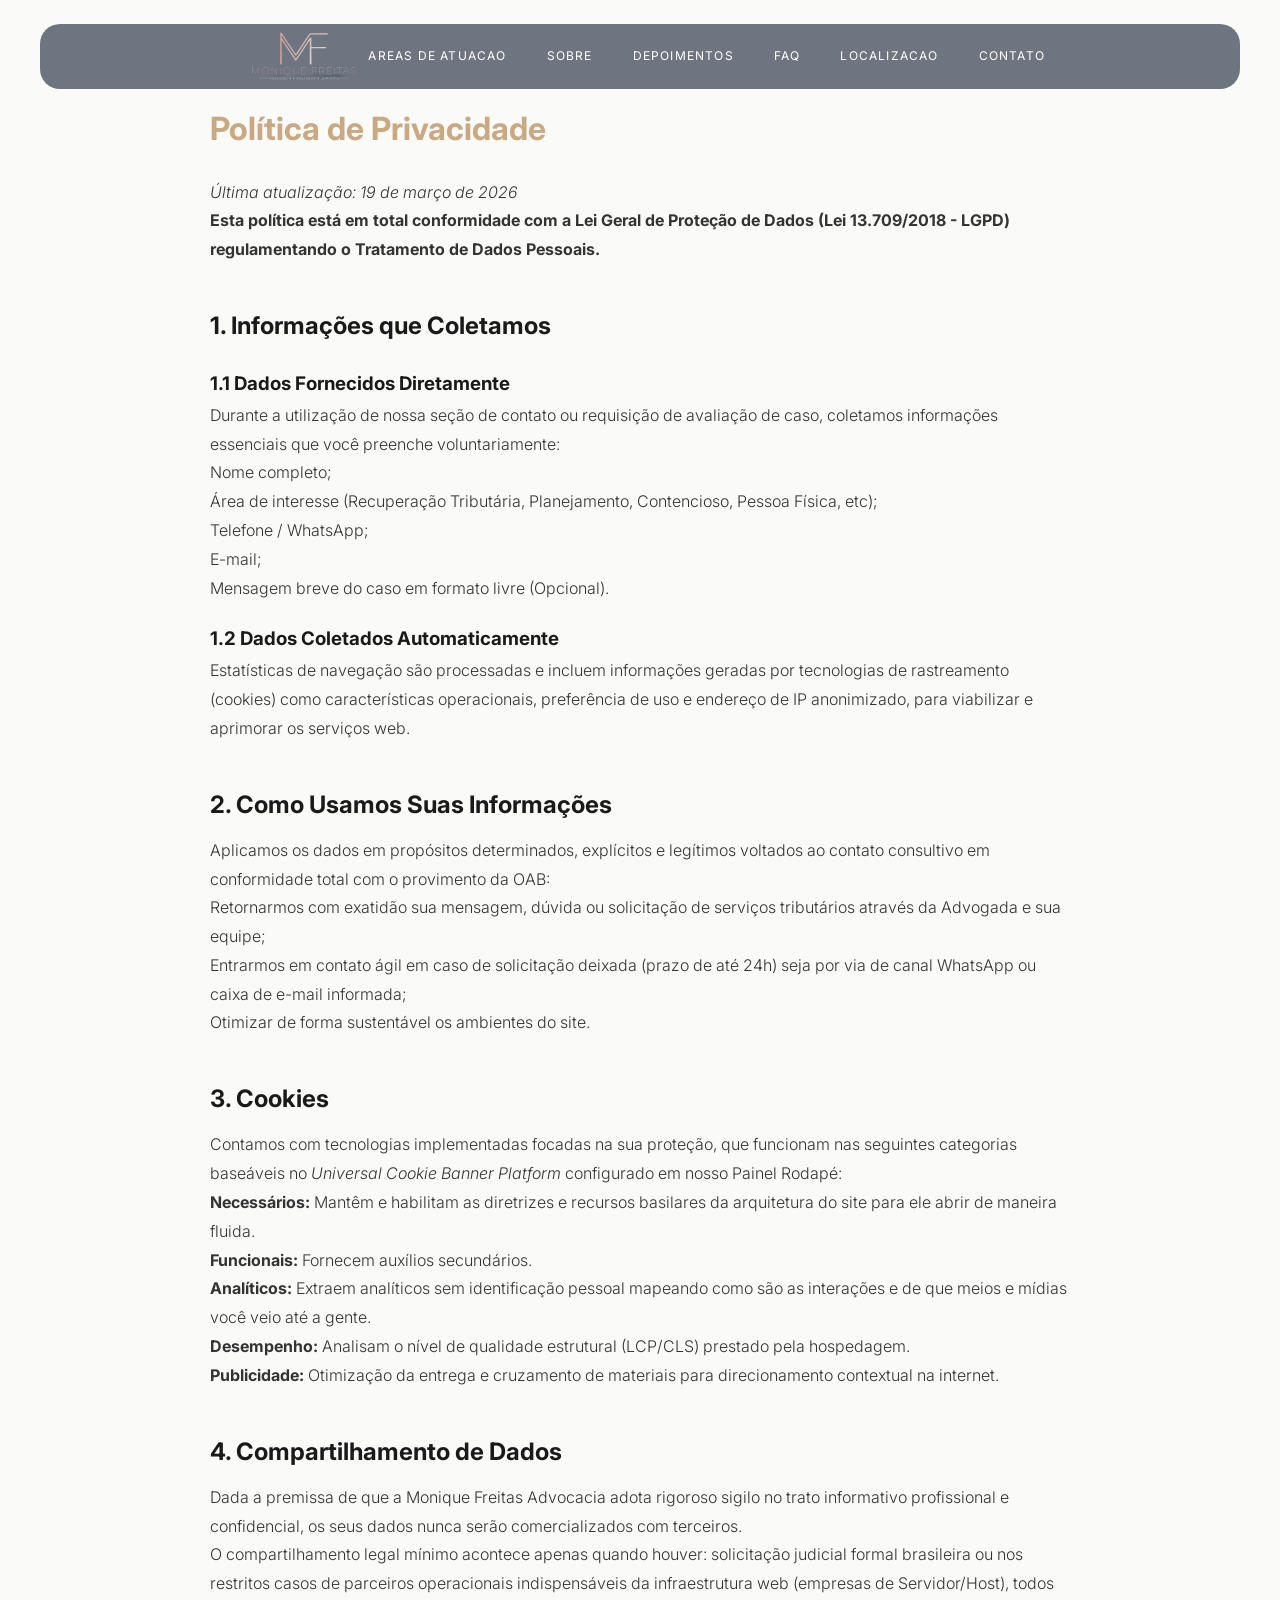
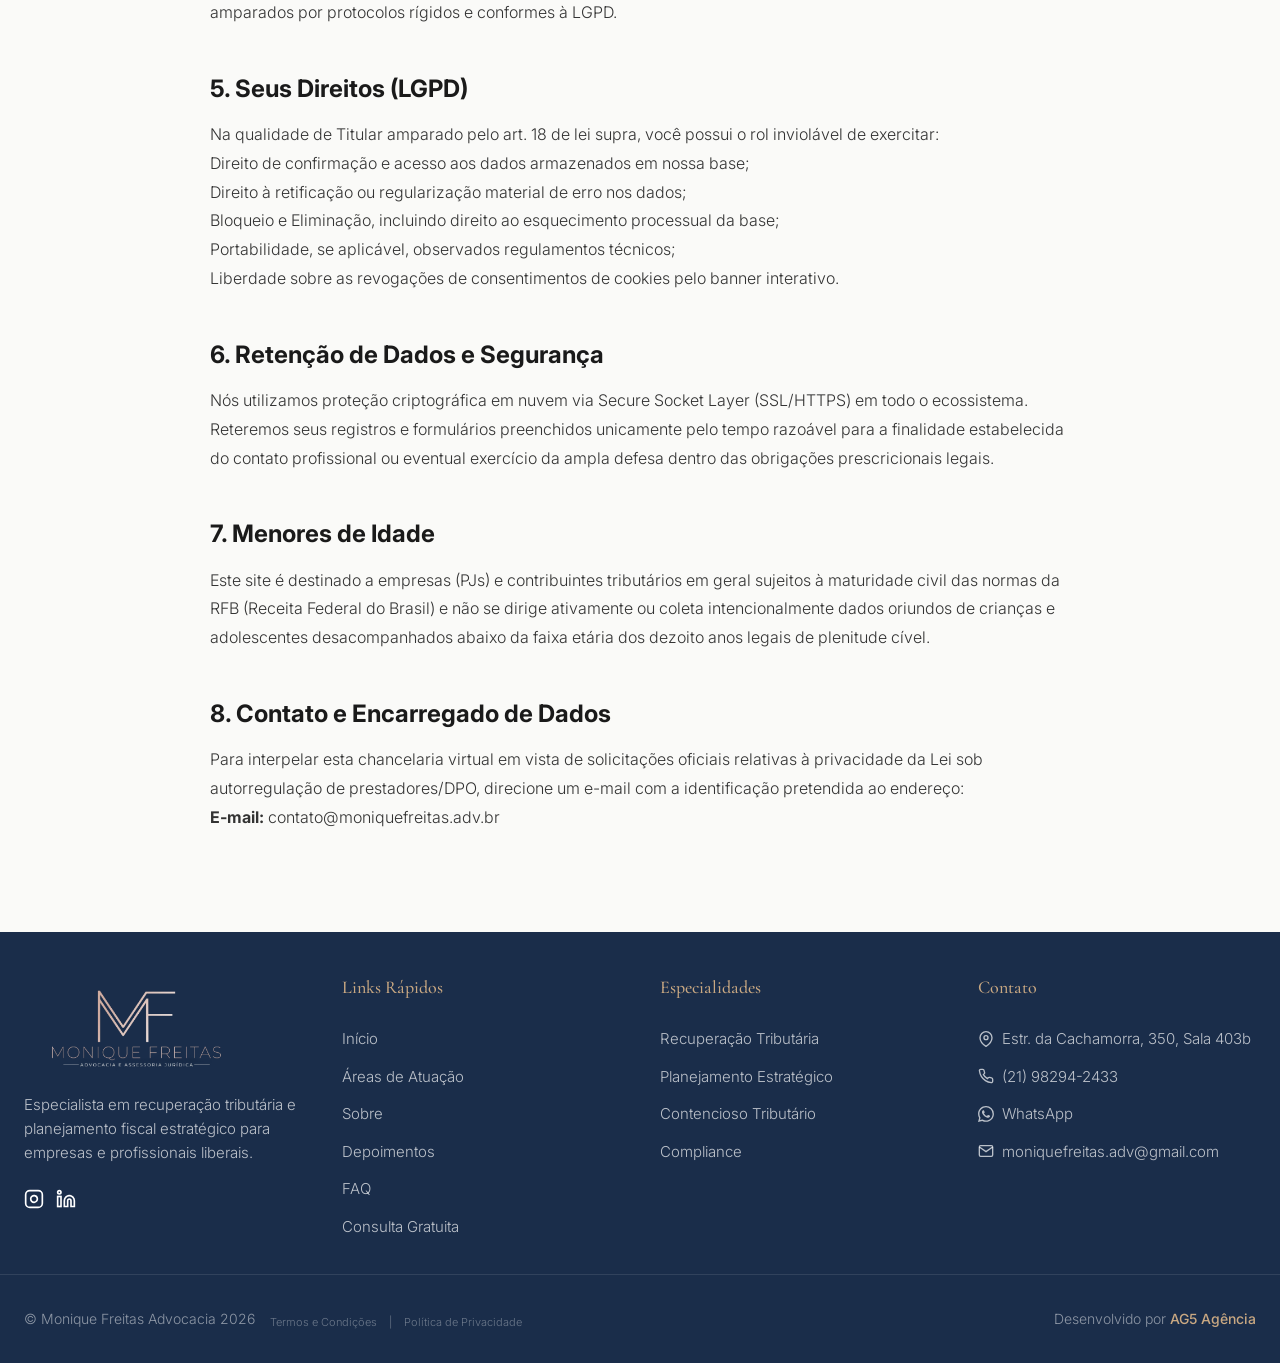
==== commit de45c30d: "fix: teste" ====
--- a/politica-de-privacidade.html
+++ b/politica-de-privacidade.html
@@ -31,8 +31,9 @@
       "email": "moniquefreitas.adv@gmail.com",
       "address": {
         "@type": "PostalAddress",
-        "streetAddress": "Campo Grande Office Mall, Sala 403",
-        "addressLocality": "Rio de Janeiro",
+        "streetAddress": "Estr. da Cachamorra, 350 - Bloco 03, Sala 403b",
+        "postOfficeBoxNumber": "23040-150",
+        "addressLocality": "Campo Grande, Rio de Janeiro",
         "addressRegion": "RJ",
         "addressCountry": "BR"
       },
@@ -213,14 +214,14 @@
                     <h4>Contato</h4>
                     <ul>
                         <li>
-                            <a href="https://maps.google.com/?q=Estrada+da+Cachamorra+350+Campo+Grande+RJ"
+                            <a href="https://maps.google.com/?q=Estrada+da+Cachamorra+350+Campo+Grande+RJ+23040-150"
                                 target="_blank" rel="noopener noreferrer">
                                 <svg width="16" height="16" viewBox="0 0 24 24" fill="none" stroke="currentColor"
                                     stroke-width="2">
                                     <path d="M21 10c0 7-9 13-9 13s-9-6-9-13a9 9 0 0 1 18 0z" />
                                     <circle cx="12" cy="10" r="3" />
                                 </svg>
-                                Campo Grande Office Mall, Sala 403
+                                Estr. da Cachamorra, 350, Sala 403b
                             </a>
                         </li>
                         <li>
@@ -267,14 +268,6 @@
                         <span style="margin: 0 8px;">|</span>
                         <a href="politica-de-privacidade.html" style="text-decoration: none; color: inherit; display: inline;">Política de Privacidade</a>
                     </div>
-                    <a href="index.html#" id="ck-prefs-link" style="text-decoration:none; color:inherit; display:inline-flex; align-items:center; gap:6px; margin-top: 10px; margin-bottom: 5px;">
-                        <span style="display:inline-flex; align-items:center; width:28px; height:14px; background:rgba(255,255,255,0.1); border-radius:10px; padding:2px; border:1px solid rgba(255,255,255,0.2); position:relative; font-size:8px; font-weight:bold;">
-                            <span style="color:#86EFAC; margin-left:2px;">✓</span>
-                            <span style="color:#FCA5A5; margin-left:auto; margin-right:2px;">✕</span>
-                            <span style="position:absolute; left:15px; width:10px; height:10px; background:var(--rose-gold); border-radius:50%; box-shadow:0 0 5px rgba(0,0,0,0.3);"></span>
-                        </span>
-                        Preferências de Privacidade
-                    </a>
                 </div>
                 <div class="footer-credits-right">
                     <p>Desenvolvido por <a href="https://www.ag5agencia.com.br" target="_blank" class="ag5-link">AG5
